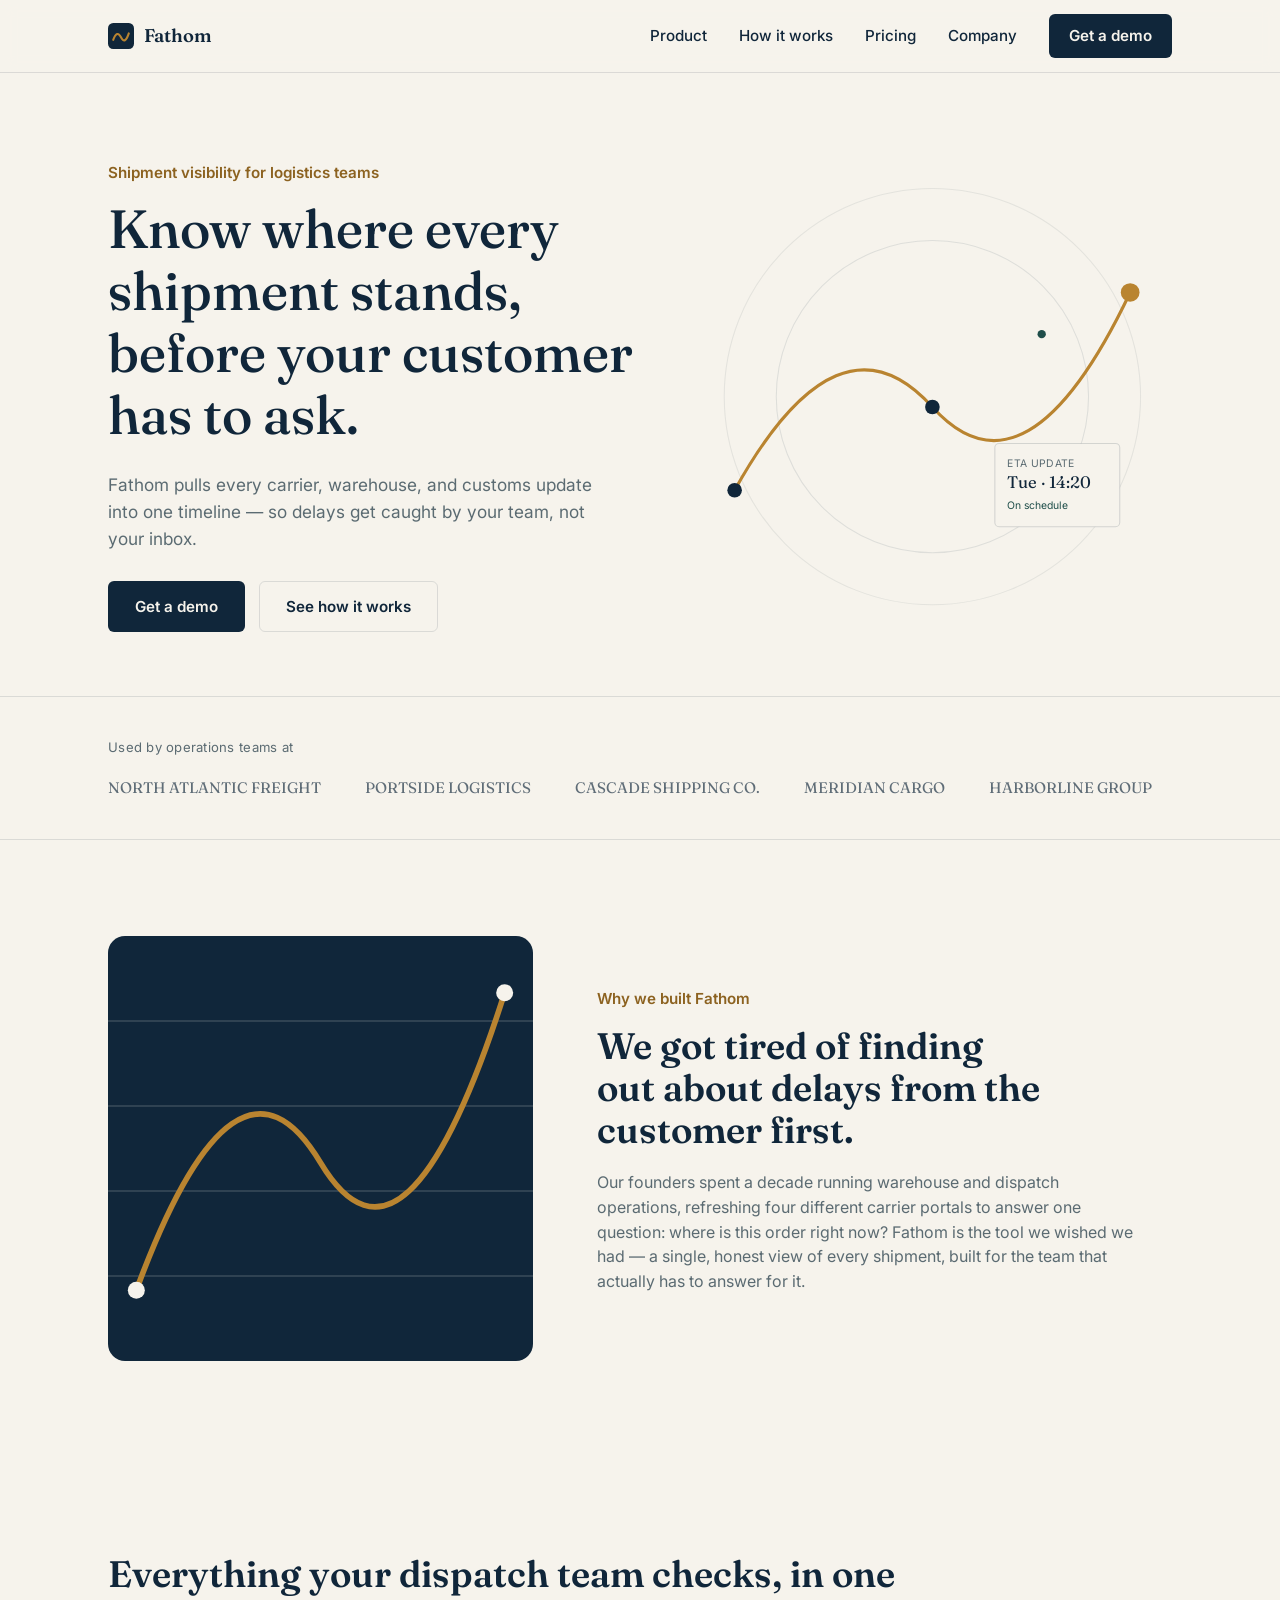
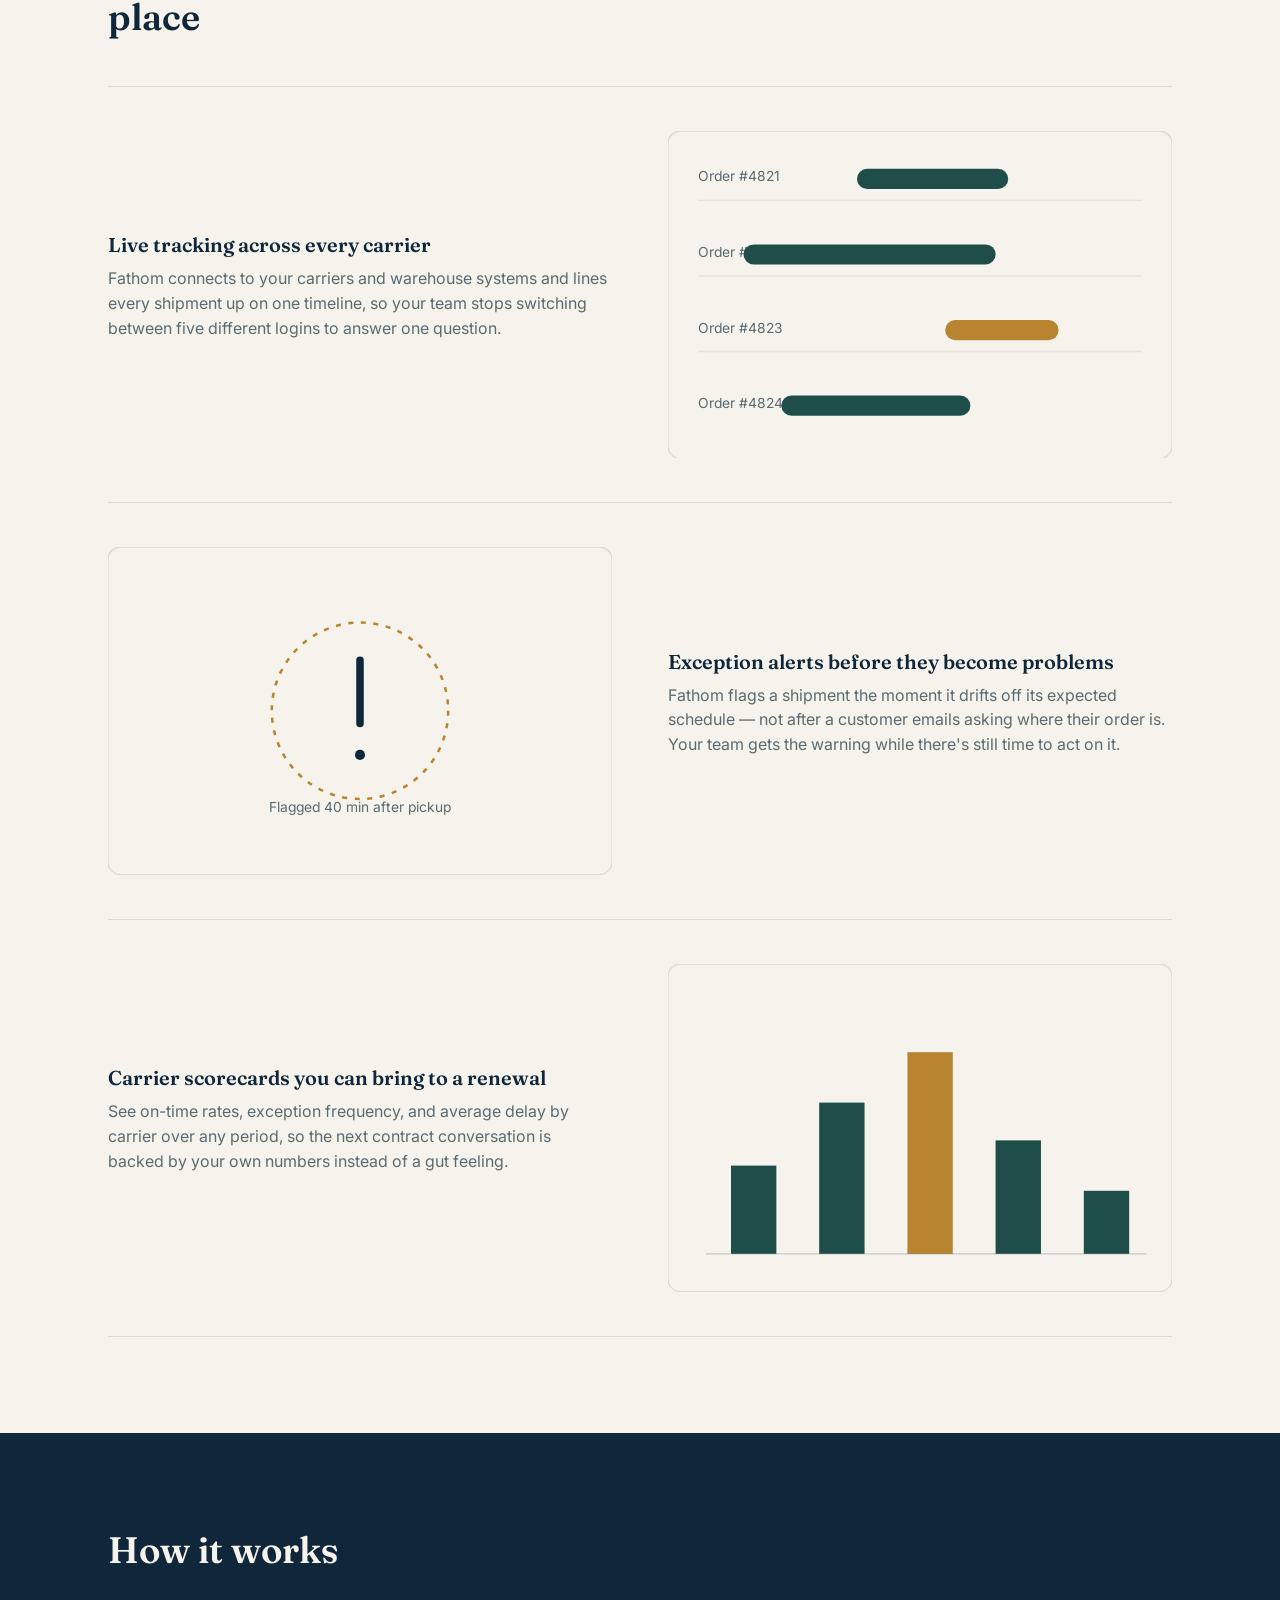
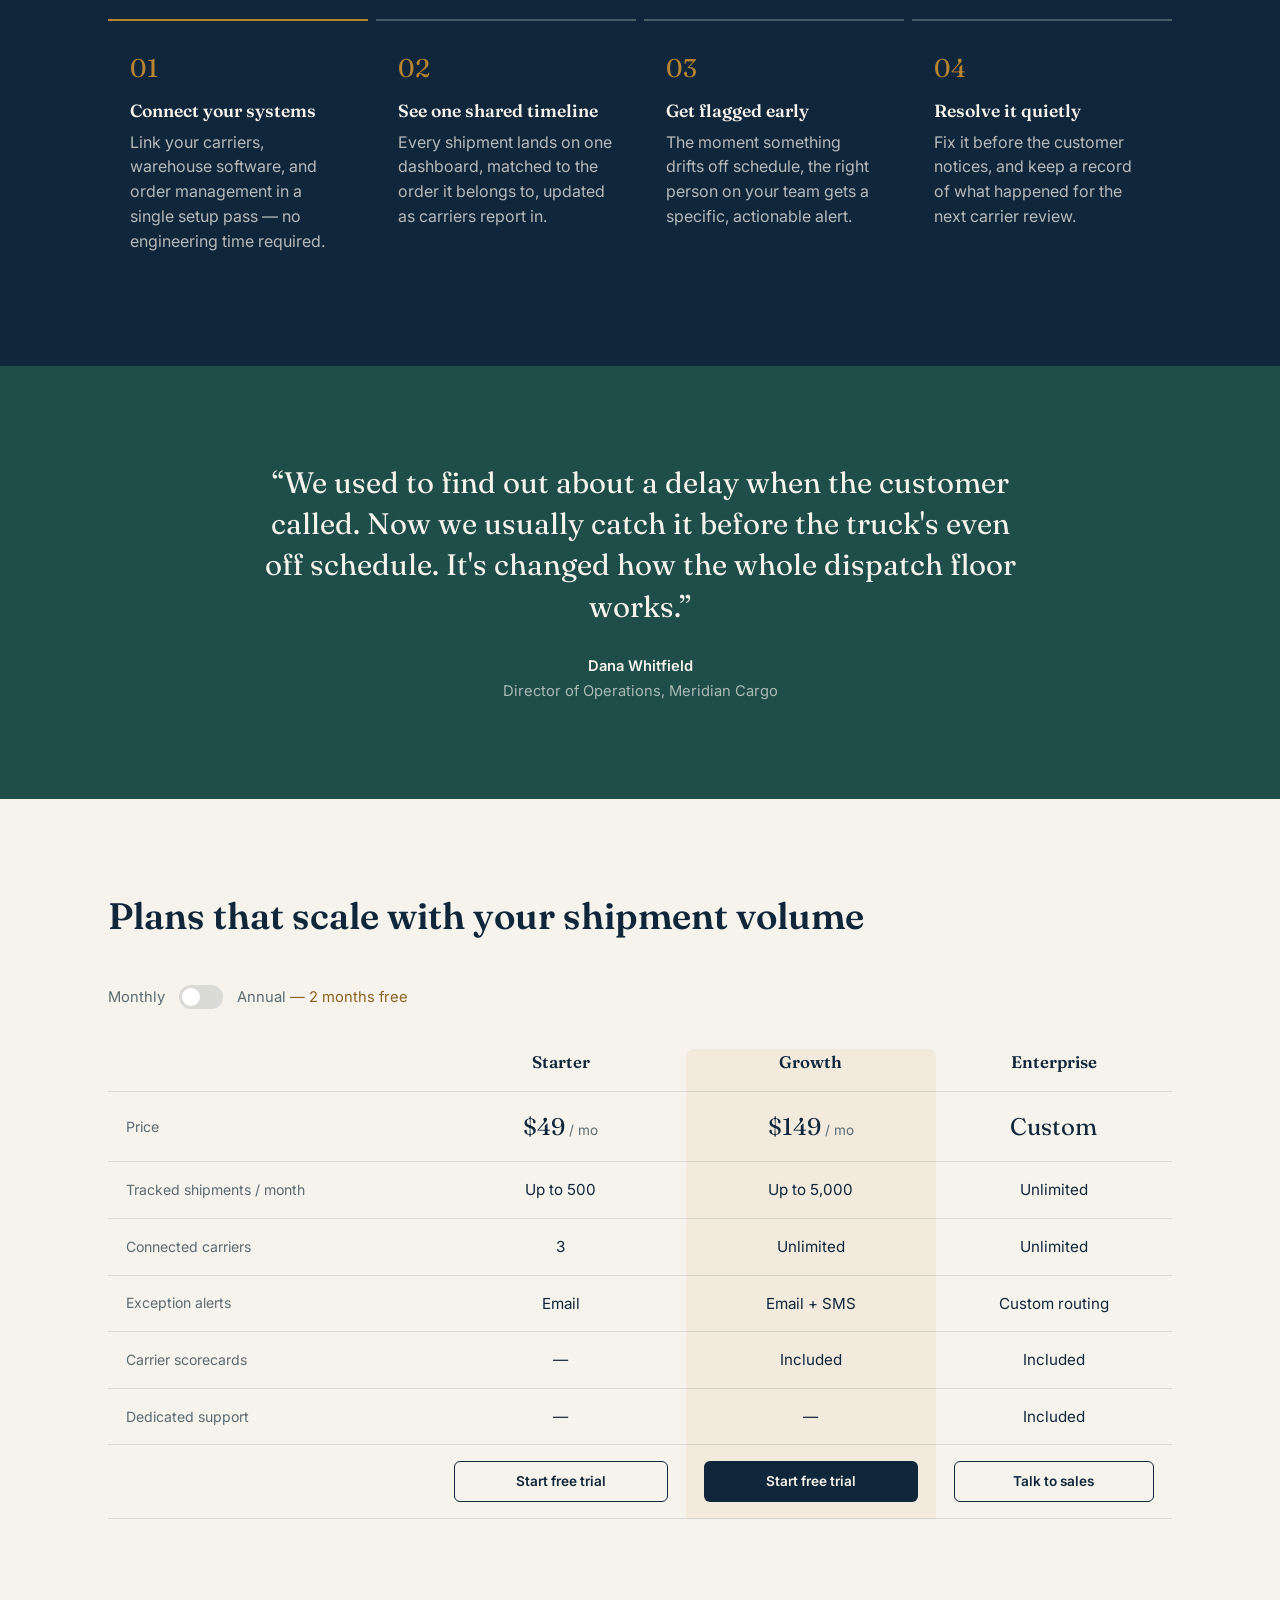
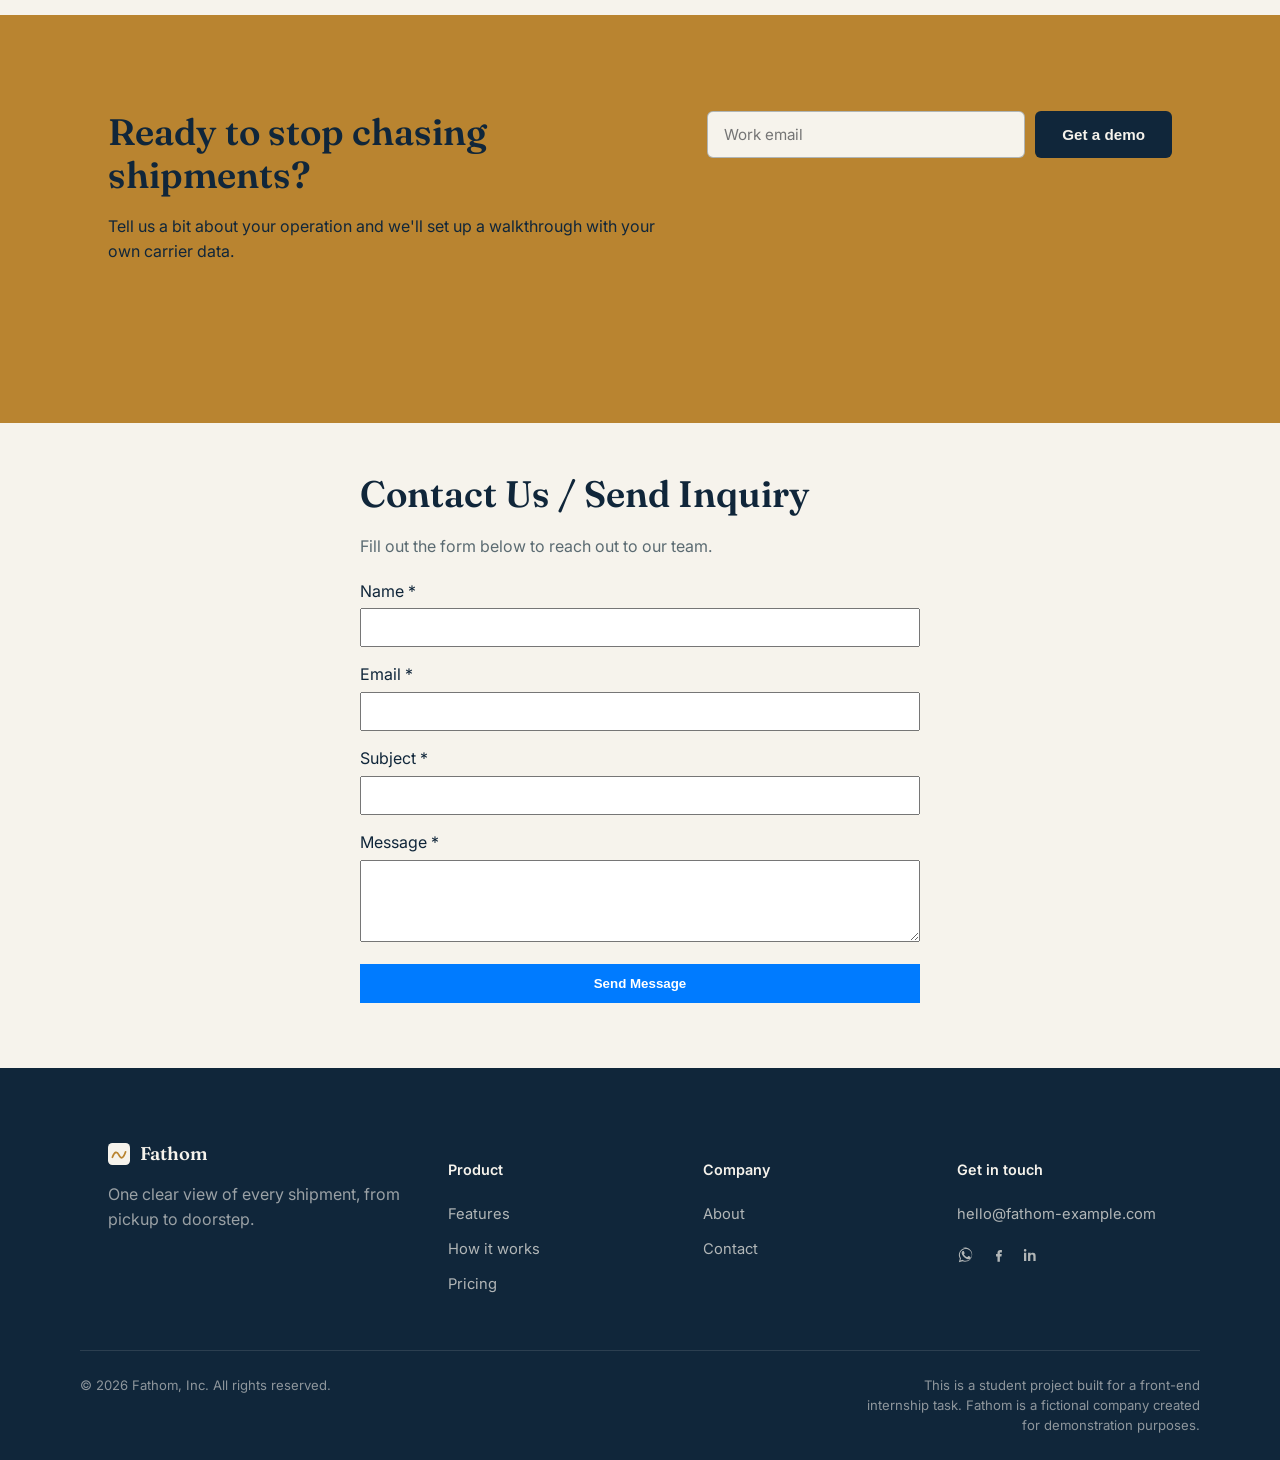
==== index.html @ 3b980b42 "Task 2 - Contact & inquiry system" ====
<!DOCTYPE html>
<html lang="en">
<head>
<meta charset="UTF-8">
<meta name="viewport" content="width=device-width, initial-scale=1.0">
<title>Fathom — Supply chain visibility, without the guesswork</title>
<meta name="description" content="Fathom gives logistics teams one clear view of orders, carriers, and delays — so nothing gets lost between the warehouse and the doorstep.">
<meta property="og:title" content="Fathom — Supply chain visibility, without the guesswork">
<meta property="og:description" content="One clear view of every shipment, from pickup to doorstep.">
<meta property="og:type" content="website">
<link rel="icon" href="data:image/svg+xml,<svg xmlns=%22http://www.w3.org/2000/svg%22 viewBox=%220 0 100 100%22><rect width=%22100%22 height=%22100%22 rx=%2220%22 fill=%22%2310263A%22/><path d=%22M20 65 Q35 25 50 55 Q65 85 80 40%22 stroke=%22%23B98430%22 stroke-width=%228%22 fill=%22none%22 stroke-linecap=%22round%22/></svg>">
<link rel="preconnect" href="https://fonts.googleapis.com">
<link rel="preconnect" href="https://fonts.gstatic.com" crossorigin>
<link href="https://fonts.googleapis.com/css2?family=Fraunces:opsz,wght@9..144,400;9..144,500;9..144,600;9..144,700&family=Inter:wght@400;500;600;700&display=swap" rel="stylesheet">
<link rel="stylesheet" href="css/style.css">
</head>
<body>

<!-- ================= HEADER ================= -->
<header class="site-header" id="top">
  <div class="wrap header-row">
    <a href="#top" class="logo">
      <svg width="26" height="26" viewBox="0 0 100 100" fill="none" xmlns="http://www.w3.org/2000/svg">
        <rect width="100" height="100" rx="20" fill="#10263A"/>
        <path d="M20 65 Q35 25 50 55 Q65 85 80 40" stroke="#B98430" stroke-width="8" fill="none" stroke-linecap="round"/>
      </svg>
      <span>Fathom</span>
    </a>

    <nav class="main-nav" id="mainNav">
      <a href="#features">Product</a>
      <a href="#how">How it works</a>
      <a href="#pricing">Pricing</a>
      <a href="#about">Company</a>
      <a href="#contact" class="nav-cta">Get a demo</a>
    </nav>

    <button class="nav-toggle" id="navToggle" aria-label="Open menu" aria-expanded="false">
      <span></span><span></span><span></span>
    </button>
  </div>
</header>

<main>

  <!-- ================= HERO ================= -->
  <section class="hero">
    <div class="wrap hero-row">
      <div class="hero-copy" data-reveal>
        <p class="kicker">Shipment visibility for logistics teams</p>
        <h1>Know where every shipment stands, before your customer has to ask.</h1>
        <p class="hero-sub">Fathom pulls every carrier, warehouse, and customs update into one timeline — so delays get caught by your team, not your inbox.</p>
        <div class="hero-actions">
          <a href="#contact" class="btn btn-primary">Get a demo</a>
          <a href="#how" class="btn btn-ghost">See how it works</a>
        </div>
      </div>

      <div class="hero-art" aria-hidden="true">
        <svg viewBox="0 0 460 420" xmlns="http://www.w3.org/2000/svg">
          <circle cx="230" cy="210" r="200" fill="none" stroke="#10263A" stroke-opacity="0.08" stroke-width="1"/>
          <circle cx="230" cy="210" r="150" fill="none" stroke="#10263A" stroke-opacity="0.10" stroke-width="1"/>
          <path d="M40 300 Q140 120 230 220 T420 110" fill="none" stroke="#B98430" stroke-width="3" stroke-linecap="round"/>
          <circle cx="40" cy="300" r="7" fill="#10263A"/>
          <circle cx="230" cy="220" r="7" fill="#10263A"/>
          <circle cx="420" cy="110" r="9" fill="#B98430"/>
          <circle cx="335" cy="150" r="4" fill="#1F4E4A"/>
          <rect x="290" y="255" width="120" height="80" rx="4" fill="#F6F3EC" stroke="#10263A" stroke-opacity="0.15"/>
          <text x="302" y="278" font-family="Inter, sans-serif" font-size="10" fill="#5B6B72" letter-spacing="0.03em">ETA UPDATE</text>
          <text x="302" y="298" font-family="Fraunces, serif" font-size="16" fill="#10263A">Tue · 14:20</text>
          <text x="302" y="318" font-family="Inter, sans-serif" font-size="10" fill="#1F4E4A">On schedule</text>
        </svg>
      </div>
    </div>
  </section>

  <!-- ================= TRUSTED BY ================= -->
  <section class="trusted">
    <div class="wrap">
      <p class="trusted-label">Used by operations teams at</p>
      <div class="trusted-row">
        <span>NORTH ATLANTIC FREIGHT</span>
        <span>PORTSIDE LOGISTICS</span>
        <span>CASCADE SHIPPING CO.</span>
        <span>MERIDIAN CARGO</span>
        <span>HARBORLINE GROUP</span>
      </div>
    </div>
  </section>

  <!-- ================= ABOUT ================= -->
  <section class="about" id="about">
    <div class="wrap about-row">
      <div class="about-figure" data-reveal aria-hidden="true">
        <svg viewBox="0 0 300 300" xmlns="http://www.w3.org/2000/svg">
          <rect x="0" y="0" width="300" height="300" rx="12" fill="#10263A"/>
          <g stroke="#F6F3EC" stroke-opacity="0.18">
            <line x1="0" y1="60" x2="300" y2="60"/>
            <line x1="0" y1="120" x2="300" y2="120"/>
            <line x1="0" y1="180" x2="300" y2="180"/>
            <line x1="0" y1="240" x2="300" y2="240"/>
          </g>
          <path d="M20 250 Q90 60 150 160 T280 40" stroke="#B98430" stroke-width="4" fill="none" stroke-linecap="round"/>
          <circle cx="20" cy="250" r="6" fill="#F6F3EC"/>
          <circle cx="280" cy="40" r="6" fill="#F6F3EC"/>
        </svg>
      </div>
      <div class="about-copy" data-reveal>
        <p class="kicker">Why we built Fathom</p>
        <h2>We got tired of finding out about delays from the customer first.</h2>
        <p>Our founders spent a decade running warehouse and dispatch operations, refreshing four different carrier portals to answer one question: where is this order right now? Fathom is the tool we wished we had — a single, honest view of every shipment, built for the team that actually has to answer for it.</p>
      </div>
    </div>
  </section>

  <!-- ================= FEATURES ================= -->
  <section class="features" id="features">
    <div class="wrap">
      <h2 class="section-title">Everything your dispatch team checks, in one place</h2>

      <div class="feature-row">
        <div class="feature-copy" data-reveal>
          <h3>Live tracking across every carrier</h3>
          <p>Fathom connects to your carriers and warehouse systems and lines every shipment up on one timeline, so your team stops switching between five different logins to answer one question.</p>
        </div>
        <div class="feature-figure" data-reveal aria-hidden="true">
          <svg viewBox="0 0 400 260" xmlns="http://www.w3.org/2000/svg">
            <rect width="400" height="260" rx="10" fill="#F6F3EC" stroke="#10263A" stroke-opacity="0.12"/>
            <g font-family="Inter, sans-serif" font-size="11" fill="#5B6B72">
              <text x="24" y="40">Order #4821</text>
              <text x="24" y="100">Order #4822</text>
              <text x="24" y="160">Order #4823</text>
              <text x="24" y="220">Order #4824</text>
            </g>
            <line x1="24" y1="55" x2="376" y2="55" stroke="#10263A" stroke-opacity="0.08"/>
            <line x1="24" y1="115" x2="376" y2="115" stroke="#10263A" stroke-opacity="0.08"/>
            <line x1="24" y1="175" x2="376" y2="175" stroke="#10263A" stroke-opacity="0.08"/>
            <rect x="150" y="30" width="120" height="16" rx="8" fill="#1F4E4A"/>
            <rect x="60" y="90" width="200" height="16" rx="8" fill="#1F4E4A"/>
            <rect x="220" y="150" width="90" height="16" rx="8" fill="#B98430"/>
            <rect x="90" y="210" width="150" height="16" rx="8" fill="#1F4E4A"/>
          </svg>
        </div>
      </div>

      <div class="feature-row reverse">
        <div class="feature-copy" data-reveal>
          <h3>Exception alerts before they become problems</h3>
          <p>Fathom flags a shipment the moment it drifts off its expected schedule — not after a customer emails asking where their order is. Your team gets the warning while there's still time to act on it.</p>
        </div>
        <div class="feature-figure" data-reveal aria-hidden="true">
          <svg viewBox="0 0 400 260" xmlns="http://www.w3.org/2000/svg">
            <rect width="400" height="260" rx="10" fill="#F6F3EC" stroke="#10263A" stroke-opacity="0.12"/>
            <circle cx="200" cy="130" r="70" fill="none" stroke="#B98430" stroke-width="2" stroke-dasharray="4 6"/>
            <path d="M200 90 L200 140" stroke="#10263A" stroke-width="6" stroke-linecap="round"/>
            <circle cx="200" cy="165" r="4" fill="#10263A"/>
            <text x="200" y="210" text-anchor="middle" font-family="Inter, sans-serif" font-size="11" fill="#5B6B72">Flagged 40 min after pickup</text>
          </svg>
        </div>
      </div>

      <div class="feature-row">
        <div class="feature-copy" data-reveal>
          <h3>Carrier scorecards you can bring to a renewal</h3>
          <p>See on-time rates, exception frequency, and average delay by carrier over any period, so the next contract conversation is backed by your own numbers instead of a gut feeling.</p>
        </div>
        <div class="feature-figure" data-reveal aria-hidden="true">
          <svg viewBox="0 0 400 260" xmlns="http://www.w3.org/2000/svg">
            <rect width="400" height="260" rx="10" fill="#F6F3EC" stroke="#10263A" stroke-opacity="0.12"/>
            <g>
              <rect x="50" y="160" width="36" height="70" fill="#1F4E4A"/>
              <rect x="120" y="110" width="36" height="120" fill="#1F4E4A"/>
              <rect x="190" y="70" width="36" height="160" fill="#B98430"/>
              <rect x="260" y="140" width="36" height="90" fill="#1F4E4A"/>
              <rect x="330" y="180" width="36" height="50" fill="#1F4E4A"/>
            </g>
            <line x1="30" y1="230" x2="380" y2="230" stroke="#10263A" stroke-opacity="0.2"/>
          </svg>
        </div>
      </div>
    </div>
  </section>

  <!-- ================= HOW IT WORKS ================= -->
  <section class="how" id="how">
    <div class="wrap">
      <h2 class="section-title light">How it works</h2>
      <ol class="steps">
        <li>
          <span class="step-num">01</span>
          <h3>Connect your systems</h3>
          <p>Link your carriers, warehouse software, and order management in a single setup pass — no engineering time required.</p>
        </li>
        <li>
          <span class="step-num">02</span>
          <h3>See one shared timeline</h3>
          <p>Every shipment lands on one dashboard, matched to the order it belongs to, updated as carriers report in.</p>
        </li>
        <li>
          <span class="step-num">03</span>
          <h3>Get flagged early</h3>
          <p>The moment something drifts off schedule, the right person on your team gets a specific, actionable alert.</p>
        </li>
        <li>
          <span class="step-num">04</span>
          <h3>Resolve it quietly</h3>
          <p>Fix it before the customer notices, and keep a record of what happened for the next carrier review.</p>
        </li>
      </ol>
    </div>
  </section>

  <!-- ================= TESTIMONIAL ================= -->
  <section class="testimonial">
    <div class="wrap">
      <blockquote data-reveal>
        <p>“We used to find out about a delay when the customer called. Now we usually catch it before the truck's even off schedule. It's changed how the whole dispatch floor works.”</p>
        <footer>
          <span class="t-name">Dana Whitfield</span>
          <span class="t-role">Director of Operations, Meridian Cargo</span>
        </footer>
      </blockquote>
    </div>
  </section>

  <!-- ================= PRICING ================= -->
  <section class="pricing" id="pricing">
    <div class="wrap">
      <h2 class="section-title">Plans that scale with your shipment volume</h2>

      <div class="billing-toggle">
        <span class="billing-label">Monthly</span>
        <button class="switch" id="billingSwitch" role="switch" aria-checked="false" aria-label="Toggle annual billing">
          <span class="switch-knob"></span>
        </button>
        <span class="billing-label">Annual <em>— 2 months free</em></span>
      </div>

      <div class="price-table">
        <table>
          <thead>
            <tr>
              <th class="row-label"></th>
              <th>Starter</th>
              <th class="highlight">Growth</th>
              <th>Enterprise</th>
            </tr>
            <tr class="price-row">
              <td class="row-label">Price</td>
              <td><span class="price" data-monthly="49" data-annual="41">$49</span><span class="per"> / mo</span></td>
              <td class="highlight"><span class="price" data-monthly="149" data-annual="124">$149</span><span class="per"> / mo</span></td>
              <td><span class="price">Custom</span></td>
            </tr>
          </thead>
          <tbody>
            <tr><td class="row-label">Tracked shipments / month</td><td>Up to 500</td><td class="highlight">Up to 5,000</td><td>Unlimited</td></tr>
            <tr><td class="row-label">Connected carriers</td><td>3</td><td class="highlight">Unlimited</td><td>Unlimited</td></tr>
            <tr><td class="row-label">Exception alerts</td><td>Email</td><td class="highlight">Email + SMS</td><td>Custom routing</td></tr>
            <tr><td class="row-label">Carrier scorecards</td><td>—</td><td class="highlight">Included</td><td>Included</td></tr>
            <tr><td class="row-label">Dedicated support</td><td>—</td><td class="highlight">—</td><td>Included</td></tr>
            <tr>
              <td class="row-label"></td>
              <td><a href="#contact" class="btn btn-outline btn-small">Start free trial</a></td>
              <td class="highlight"><a href="#contact" class="btn btn-primary btn-small">Start free trial</a></td>
              <td><a href="#contact" class="btn btn-outline btn-small">Talk to sales</a></td>
            </tr>
          </tbody>
        </table>
      </div>
    </div>
  </section>

  <!-- ================= CTA BANNER ================= -->
  <section class="cta-banner" id="contact">
    <div class="wrap cta-row">
      <div>
        <h2>Ready to stop chasing shipments?</h2>
        <p>Tell us a bit about your operation and we'll set up a walkthrough with your own carrier data.</p>
      </div>
      <form class="cta-form" id="ctaForm">
        <label for="workEmail" class="visually-hidden">Work email</label>
        <input type="email" id="workEmail" placeholder="Work email" required>
        <button type="submit" class="btn btn-primary">Get a demo</button>
      </form>
      <p class="form-note" id="formNote" role="status"></p>
    </div>
  </section>

</main>
<!-- CONTACT FORM SECTION -->
  <section style="padding: 50px 20px; max-width: 600px; margin: 0 auto;" id="contact">
    <h2>Contact Us / Send Inquiry</h2>
    <p>Fill out the form below to reach out to our team.</p>

    <form id="contactForm" style="display: flex; flex-direction: column; gap: 15px; margin-top: 20px;">
      <div>
        <label for="userName">Name *</label>
        <input type="text" id="userName" required style="width: 100%; padding: 10px; margin-top: 5px;">
      </div>

      <div>
        <label for="userEmail">Email *</label>
        <input type="email" id="userEmail" required style="width: 100%; padding: 10px; margin-top: 5px;">
      </div>

      <div>
        <label for="userSubject">Subject *</label>
        <input type="text" id="userSubject" required style="width: 100%; padding: 10px; margin-top: 5px;">
      </div>

      <div>
        <label for="userMessage">Message *</label>
        <textarea id="userMessage" rows="4" required style="width: 100%; padding: 10px; margin-top: 5px;"></textarea>
      </div>

      <button type="submit" id="submitBtn" style="padding: 12px; background: #007bff; color: white; border: none; cursor: pointer; font-weight: bold;">
        Send Message
      </button>
    </form>

    <div id="formResponse" style="margin-top: 15px; font-weight: bold;"></div>
  </section>
<!-- ================= FOOTER ================= -->
<footer class="site-footer">
  <div class="wrap footer-row">
    <div class="footer-brand">
      <a href="#top" class="logo">
        <svg width="22" height="22" viewBox="0 0 100 100" fill="none" xmlns="http://www.w3.org/2000/svg">
          <rect width="100" height="100" rx="20" fill="#F6F3EC"/>
          <path d="M20 65 Q35 25 50 55 Q65 85 80 40" stroke="#B98430" stroke-width="8" fill="none" stroke-linecap="round"/>
        </svg>
        <span>Fathom</span>
      </a>
      <p>One clear view of every shipment, from pickup to doorstep.</p>
    </div>

    <div class="footer-col">
      <h4>Product</h4>
      <a href="#features">Features</a>
      <a href="#how">How it works</a>
      <a href="#pricing">Pricing</a>
    </div>

    <div class="footer-col">
      <h4>Company</h4>
      <a href="#about">About</a>
      <a href="#contact">Contact</a>
    </div>

    <div class="footer-col">
      <h4>Get in touch</h4>
      <a href="mailto:hello@fathom-example.com">hello@fathom-example.com</a>
      <div class="social-row">
        <a href="https://wa.me/15551234567" target="_blank" rel="noopener noreferrer" aria-label="Chat on WhatsApp">
          <svg width="18" height="18" viewBox="0 0 24 24" fill="none"><path d="M17.5 14.4c-.3-.15-1.7-.85-2-.95-.27-.1-.46-.15-.66.15-.2.3-.75.95-.92 1.15-.17.2-.34.22-.63.07-.3-.15-1.24-.46-2.36-1.46-.87-.78-1.46-1.74-1.63-2.03-.17-.3-.02-.46.13-.6.13-.13.3-.34.44-.5.15-.18.2-.3.3-.5.1-.2.05-.37-.02-.52-.08-.15-.66-1.6-.9-2.18-.24-.58-.48-.5-.66-.5h-.56c-.2 0-.52.07-.79.37-.27.3-1.04 1.02-1.04 2.48 0 1.46 1.06 2.87 1.2 3.07.15.2 2.1 3.2 5.1 4.5.71.3 1.27.49 1.7.63.72.23 1.37.2 1.88.12.57-.09 1.75-.71 2-1.4.24-.68.24-1.27.17-1.4-.07-.12-.26-.2-.56-.35z" fill="currentColor"/><path d="M12.04 2.5a9.5 9.5 0 00-8.2 14.3L2.5 21.5l4.83-1.27a9.5 9.5 0 100-17.73zm0 17.3c-1.55 0-3.02-.42-4.28-1.2l-.31-.19-2.87.76.77-2.8-.2-.29a7.9 7.9 0 01-1.25-4.28c0-4.36 3.55-7.9 7.9-7.9 4.36 0 7.9 3.54 7.9 7.9 0 4.35-3.54 7.9-7.86 7.9z" fill="currentColor"/></svg>
        </a>
        <a href="https://facebook.com/fathom" target="_blank" rel="noopener noreferrer" aria-label="Follow on Facebook">
          <svg width="18" height="18" viewBox="0 0 24 24" fill="none"><path d="M15 8.5h2.2V5.3h-2.2c-2.2 0-3.7 1.5-3.7 3.7v1.7H9.4v3.2h1.9V21h3.2v-7.1h2.1l.4-3.2h-2.5V9c0-.3.3-.5.6-.5z" fill="currentColor"/></svg>
        </a>
        <a href="https://linkedin.com/company/fathom" target="_blank" rel="noopener noreferrer" aria-label="Follow on LinkedIn">
          <svg width="18" height="18" viewBox="0 0 24 24" fill="none"><path d="M4 9h3v11H4V9zm1.5-5a1.75 1.75 0 110 3.5 1.75 1.75 0 010-3.5zM10 9h2.9v1.5h.04c.4-.75 1.4-1.55 2.9-1.55 3.1 0 3.66 2 3.66 4.7V20h-3v-5.6c0-1.35-.02-3.1-1.9-3.1-1.9 0-2.2 1.5-2.2 3v5.7h-3V9z" fill="currentColor"/></svg>
        </a>
      </div>
    </div>
  </div>

  <div class="wrap footer-bottom">
    <p>&copy; <span id="year"></span> Fathom, Inc. All rights reserved.</p>
    <p class="footer-fine">This is a student project built for a front-end internship task. Fathom is a fictional company created for demonstration purposes.</p>
  </div>
</footer>

<script src="js/script.js"></script>
</body>
</html>
---- css/style.css ----
/* =========================================================
   FATHOM — Company Landing Page
   Table of contents:
   1. Reset & tokens
   2. Base / typography
   3. Layout helpers
   4. Header & nav
   5. Hero
   6. Trusted-by strip
   7. About
   8. Features
   9. How it works
   10. Testimonial
   11. Pricing
   12. CTA banner
   13. Footer
   14. Reveal animation
   15. Responsive
   ========================================================= */

/* ---------- 1. Reset & tokens ---------- */
*, *::before, *::after { box-sizing: border-box; }
html { scroll-behavior: smooth; }

:root {
  /* color */
  --ink: #10263A;
  --paper: #F6F3EC;
  --brass: #B98430;
  --brass-dark: #8C6220;
  --teal: #1F4E4A;
  --slate: #5B6B72;
  --line: rgba(16, 38, 58, 0.12);
  --white: #FFFFFF;

  /* type */
  --font-display: 'Fraunces', serif;
  --font-body: 'Inter', sans-serif;

  /* layout */
  --max-w: 1120px;
  --gap: 24px;
  --radius: 10px;
}

@media (prefers-reduced-motion: reduce) {
  html { scroll-behavior: auto; }
  * { animation-duration: 0.01ms !important; transition-duration: 0.01ms !important; }
}

body {
  margin: 0;
  font-family: var(--font-body);
  color: var(--ink);
  background: var(--paper);
  line-height: 1.55;
  -webkit-font-smoothing: antialiased;
}

img, svg { display: block; max-width: 100%; }

a {
  color: inherit;
  text-decoration: none;
}

ul, ol { margin: 0; padding: 0; list-style: none; }

/* ---------- 2. Base / typography ---------- */
h1, h2, h3 {
  font-family: var(--font-display);
  font-weight: 600;
  line-height: 1.15;
  margin: 0 0 0.5em;
  color: var(--ink);
}

h1 { font-size: clamp(2.1rem, 4.2vw, 3.4rem); font-weight: 500; }
h2 { font-size: clamp(1.6rem, 3vw, 2.3rem); }
h3 { font-size: 1.25rem; }

p { margin: 0 0 1em; color: var(--slate); max-width: 62ch; }

.kicker {
  font-family: var(--font-body);
  font-size: 0.95rem;
  color: var(--brass-dark);
  font-weight: 600;
  margin-bottom: 0.9em;
}

.section-title {
  max-width: 32ch;
  margin-bottom: 48px;
}
.section-title.light { color: var(--paper); }

.visually-hidden {
  position: absolute;
  width: 1px; height: 1px;
  overflow: hidden;
  clip: rect(0 0 0 0);
  white-space: nowrap;
}

:focus-visible {
  outline: 2px solid var(--brass);
  outline-offset: 3px;
}

/* ---------- 3. Layout helpers ---------- */
.wrap {
  max-width: var(--max-w);
  margin: 0 auto;
  padding: 0 28px;
}

section { padding: 96px 0; }

/* buttons */
.btn {
  display: inline-flex;
  align-items: center;
  justify-content: center;
  padding: 13px 26px;
  border-radius: 6px;
  font-weight: 600;
  font-size: 0.95rem;
  border: 1px solid transparent;
  cursor: pointer;
  transition: background-color 0.18s ease, border-color 0.18s ease, color 0.18s ease;
}
.btn-primary {
  background: var(--ink);
  color: var(--paper);
}
.btn-primary:hover { background: var(--brass-dark); }

.btn-ghost {
  background: transparent;
  color: var(--ink);
  border-color: var(--line);
}
.btn-ghost:hover { border-color: var(--ink); }

.btn-outline {
  background: transparent;
  color: var(--ink);
  border-color: var(--ink);
}
.btn-outline:hover { background: var(--ink); color: var(--paper); }

.btn-small { padding: 9px 18px; font-size: 0.85rem; width: 100%; }

/* ---------- 4. Header & nav ---------- */
.site-header {
  position: sticky;
  top: 0;
  z-index: 50;
  background: rgba(246, 243, 236, 0.88);
  backdrop-filter: saturate(140%) blur(8px);
  border-bottom: 1px solid var(--line);
}

.header-row {
  display: flex;
  align-items: center;
  justify-content: space-between;
  height: 72px;
}

.logo {
  display: flex;
  align-items: center;
  gap: 10px;
  font-family: var(--font-display);
  font-size: 1.15rem;
  font-weight: 600;
  color: var(--ink);
}

.main-nav {
  display: flex;
  align-items: center;
  gap: 32px;
  font-size: 0.95rem;
  font-weight: 500;
}

.main-nav a:not(.nav-cta):hover { color: var(--brass-dark); }

.nav-cta {
  background: var(--ink);
  color: var(--paper);
  padding: 10px 20px;
  border-radius: 6px;
  font-weight: 600;
}
.nav-cta:hover { background: var(--brass-dark); color: var(--paper); }

.nav-toggle {
  display: none;
  flex-direction: column;
  justify-content: center;
  gap: 5px;
  width: 40px;
  height: 40px;
  background: none;
  border: none;
  cursor: pointer;
}
.nav-toggle span {
  width: 100%;
  height: 2px;
  background: var(--ink);
  transition: transform 0.2s ease, opacity 0.2s ease;
}
.nav-toggle[aria-expanded="true"] span:nth-child(1) { transform: translateY(7px) rotate(45deg); }
.nav-toggle[aria-expanded="true"] span:nth-child(2) { opacity: 0; }
.nav-toggle[aria-expanded="true"] span:nth-child(3) { transform: translateY(-7px) rotate(-45deg); }

/* ---------- 5. Hero ---------- */
.hero { padding-top: 88px; padding-bottom: 64px; }

.hero-row {
  display: grid;
  grid-template-columns: 1.05fr 0.95fr;
  gap: 56px;
  align-items: center;
}

.hero-sub { font-size: 1.08rem; max-width: 46ch; }

.hero-actions {
  display: flex;
  gap: 14px;
  margin-top: 28px;
  flex-wrap: wrap;
}

.hero-art svg { width: 100%; height: auto; }

/* ---------- 6. Trusted-by strip ---------- */
.trusted {
  padding: 40px 0;
  border-top: 1px solid var(--line);
  border-bottom: 1px solid var(--line);
}

.trusted-label {
  font-size: 0.82rem;
  letter-spacing: 0.02em;
  color: var(--slate);
  margin-bottom: 18px;
}

.trusted-row {
  display: flex;
  flex-wrap: wrap;
  gap: 32px 44px;
  font-family: var(--font-display);
  font-size: 0.95rem;
  color: var(--ink);
  opacity: 0.65;
}

/* ---------- 7. About ---------- */
.about-row {
  display: grid;
  grid-template-columns: 0.85fr 1.15fr;
  gap: 64px;
  align-items: center;
}

.about-copy h2 { max-width: 18ch; }
.about-copy p { max-width: 54ch; }

/* ---------- 8. Features ---------- */
.feature-row {
  display: grid;
  grid-template-columns: 1fr 1fr;
  gap: 56px;
  align-items: center;
  padding: 44px 0;
  border-top: 1px solid var(--line);
}
.feature-row:last-child { border-bottom: 1px solid var(--line); }

.feature-row.reverse .feature-copy { order: 2; }
.feature-row.reverse .feature-figure { order: 1; }

.feature-copy p { max-width: 50ch; }

/* ---------- 9. How it works ---------- */
.how {
  background: var(--ink);
  color: var(--paper);
}
.how p { color: rgba(246, 243, 236, 0.72); }

.steps {
  display: grid;
  grid-template-columns: repeat(4, 1fr);
  gap: 8px;
  position: relative;
}

.steps li {
  position: relative;
  padding: 28px 22px 0;
  border-top: 2px solid rgba(246, 243, 236, 0.25);
}

.steps li:nth-child(1) { border-top-color: var(--brass); }

.step-num {
  display: block;
  font-family: var(--font-display);
  font-size: 1.6rem;
  color: var(--brass);
  margin-bottom: 12px;
}

.steps h3 { color: var(--paper); font-size: 1.1rem; }

/* ---------- 10. Testimonial ---------- */
.testimonial { background: var(--teal); }

.testimonial blockquote {
  margin: 0 auto;
  max-width: 760px;
  text-align: center;
}

.testimonial p {
  font-family: var(--font-display);
  font-size: clamp(1.35rem, 2.6vw, 1.85rem);
  color: var(--paper);
  line-height: 1.4;
  max-width: none;
  margin-bottom: 28px;
}

.testimonial footer {
  display: flex;
  flex-direction: column;
  gap: 2px;
  font-size: 0.92rem;
}
.t-name { font-weight: 600; color: var(--paper); }
.t-role { color: rgba(246, 243, 236, 0.65); }

/* ---------- 11. Pricing ---------- */
.billing-toggle {
  display: flex;
  align-items: center;
  gap: 14px;
  margin-bottom: 40px;
  font-size: 0.92rem;
  color: var(--slate);
}
.billing-label em { color: var(--brass-dark); font-style: normal; }

.switch {
  position: relative;
  width: 44px;
  height: 24px;
  border-radius: 999px;
  background: var(--line);
  border: none;
  cursor: pointer;
  padding: 0;
}
.switch[aria-checked="true"] { background: var(--brass); }
.switch-knob {
  position: absolute;
  top: 3px; left: 3px;
  width: 18px; height: 18px;
  border-radius: 50%;
  background: var(--white);
  transition: transform 0.18s ease;
}
.switch[aria-checked="true"] .switch-knob { transform: translateX(20px); }

.price-table { overflow-x: auto; }

table {
  width: 100%;
  border-collapse: collapse;
  min-width: 560px;
}

th, td {
  text-align: center;
  padding: 16px 18px;
  border-bottom: 1px solid var(--line);
  font-size: 0.95rem;
}

th { font-family: var(--font-display); font-size: 1.05rem; font-weight: 600; padding-top: 0; }

.row-label {
  text-align: left;
  color: var(--slate);
  font-size: 0.88rem;
}

.price { font-family: var(--font-display); font-size: 1.5rem; color: var(--ink); }
.per { font-size: 0.85rem; color: var(--slate); }

.highlight { background: rgba(185, 132, 48, 0.08); }
th.highlight { border-radius: 8px 8px 0 0; }

/* ---------- 12. CTA banner ---------- */
.cta-banner {
  background: var(--brass);
}
.cta-banner h2 { color: var(--ink); max-width: 16ch; }
.cta-banner p { color: var(--ink); }

.cta-row {
  display: grid;
  grid-template-columns: 1.2fr 1fr;
  gap: 40px;
  align-items: start;
}

.cta-form {
  display: flex;
  gap: 10px;
  flex-wrap: wrap;
}

.cta-form input {
  flex: 1 1 220px;
  padding: 13px 16px;
  border-radius: 6px;
  border: 1px solid rgba(16, 38, 58, 0.3);
  font-family: var(--font-body);
  font-size: 0.95rem;
  background: var(--paper);
}
.cta-form input:focus { outline: 2px solid var(--ink); outline-offset: 2px; }

.form-note {
  grid-column: 2;
  font-size: 0.85rem;
  color: var(--ink);
  margin-top: -20px;
  min-height: 1em;
}

/* ---------- 13. Footer ---------- */
.site-footer {
  background: var(--ink);
  color: rgba(246, 243, 236, 0.75);
  padding-top: 72px;
}

.footer-row {
  display: grid;
  grid-template-columns: 1.4fr 1fr 1fr 1fr;
  gap: 40px;
  padding-bottom: 48px;
}

.footer-brand .logo { color: var(--paper); margin-bottom: 14px; }
.footer-brand p { color: rgba(246, 243, 236, 0.6); max-width: 32ch; }

.footer-col h4 {
  font-family: var(--font-body);
  color: var(--paper);
  font-size: 0.9rem;
  font-weight: 600;
  margin-bottom: 16px;
}
.footer-col a {
  display: block;
  padding: 6px 0;
  color: rgba(246, 243, 236, 0.7);
  font-size: 0.92rem;
}
.footer-col a:hover { color: var(--brass); }

.social-row { display: flex; gap: 14px; margin-top: 14px; }
.social-row a { color: rgba(246, 243, 236, 0.7); padding: 0; }
.social-row a:hover { color: var(--brass); }

.footer-bottom {
  display: flex;
  justify-content: space-between;
  gap: 24px;
  padding: 24px 0;
  border-top: 1px solid rgba(246, 243, 236, 0.12);
  font-size: 0.82rem;
}
.footer-bottom p { color: rgba(246, 243, 236, 0.55); margin: 0; }
.footer-fine { max-width: 42ch; text-align: right; }

/* ---------- 14. Reveal animation ---------- */
[data-reveal].reveal-init {
  opacity: 0;
  transform: translateY(16px);
  transition: opacity 0.6s ease, transform 0.6s ease;
}
[data-reveal].reveal-init.is-visible {
  opacity: 1;
  transform: translateY(0);
}

/* ---------- 15. Responsive ---------- */
@media (max-width: 900px) {
  .hero-row, .about-row, .feature-row, .feature-row.reverse,
  .cta-row, .footer-row { grid-template-columns: 1fr; }

  .feature-row.reverse .feature-copy,
  .feature-row.reverse .feature-figure { order: initial; }

  .hero-art { order: -1; max-width: 340px; margin: 0 auto 8px; }

  .steps { grid-template-columns: 1fr 1fr; gap: 32px 24px; }
  .steps li { border-top: none; padding-top: 0; padding-left: 18px; border-left: 2px solid rgba(246,243,236,0.25); }
  .steps li:nth-child(1) { border-left-color: var(--brass); }

  .form-note { grid-column: 1; margin-top: 4px; }
  .footer-fine { text-align: left; max-width: none; }
}

@media (max-width: 720px) {
  section { padding: 64px 0; }

  .main-nav {
    position: absolute;
    top: 72px; left: 0; right: 0;
    background: var(--paper);
    border-bottom: 1px solid var(--line);
    flex-direction: column;
    align-items: stretch;
    gap: 0;
    padding: 8px 28px 20px;
    display: none;
  }
  .main-nav.is-open { display: flex; }
  .main-nav a { padding: 12px 0; border-bottom: 1px solid var(--line); }
  .main-nav a:last-child { border-bottom: none; }
  .nav-cta { text-align: center; margin-top: 10px; }

  .nav-toggle { display: flex; }

  .footer-row { grid-template-columns: 1fr 1fr; }
  .footer-bottom { flex-direction: column; }
}

@media (max-width: 520px) {
  .footer-row { grid-template-columns: 1fr; }
  .trusted-row { gap: 20px 28px; }
}
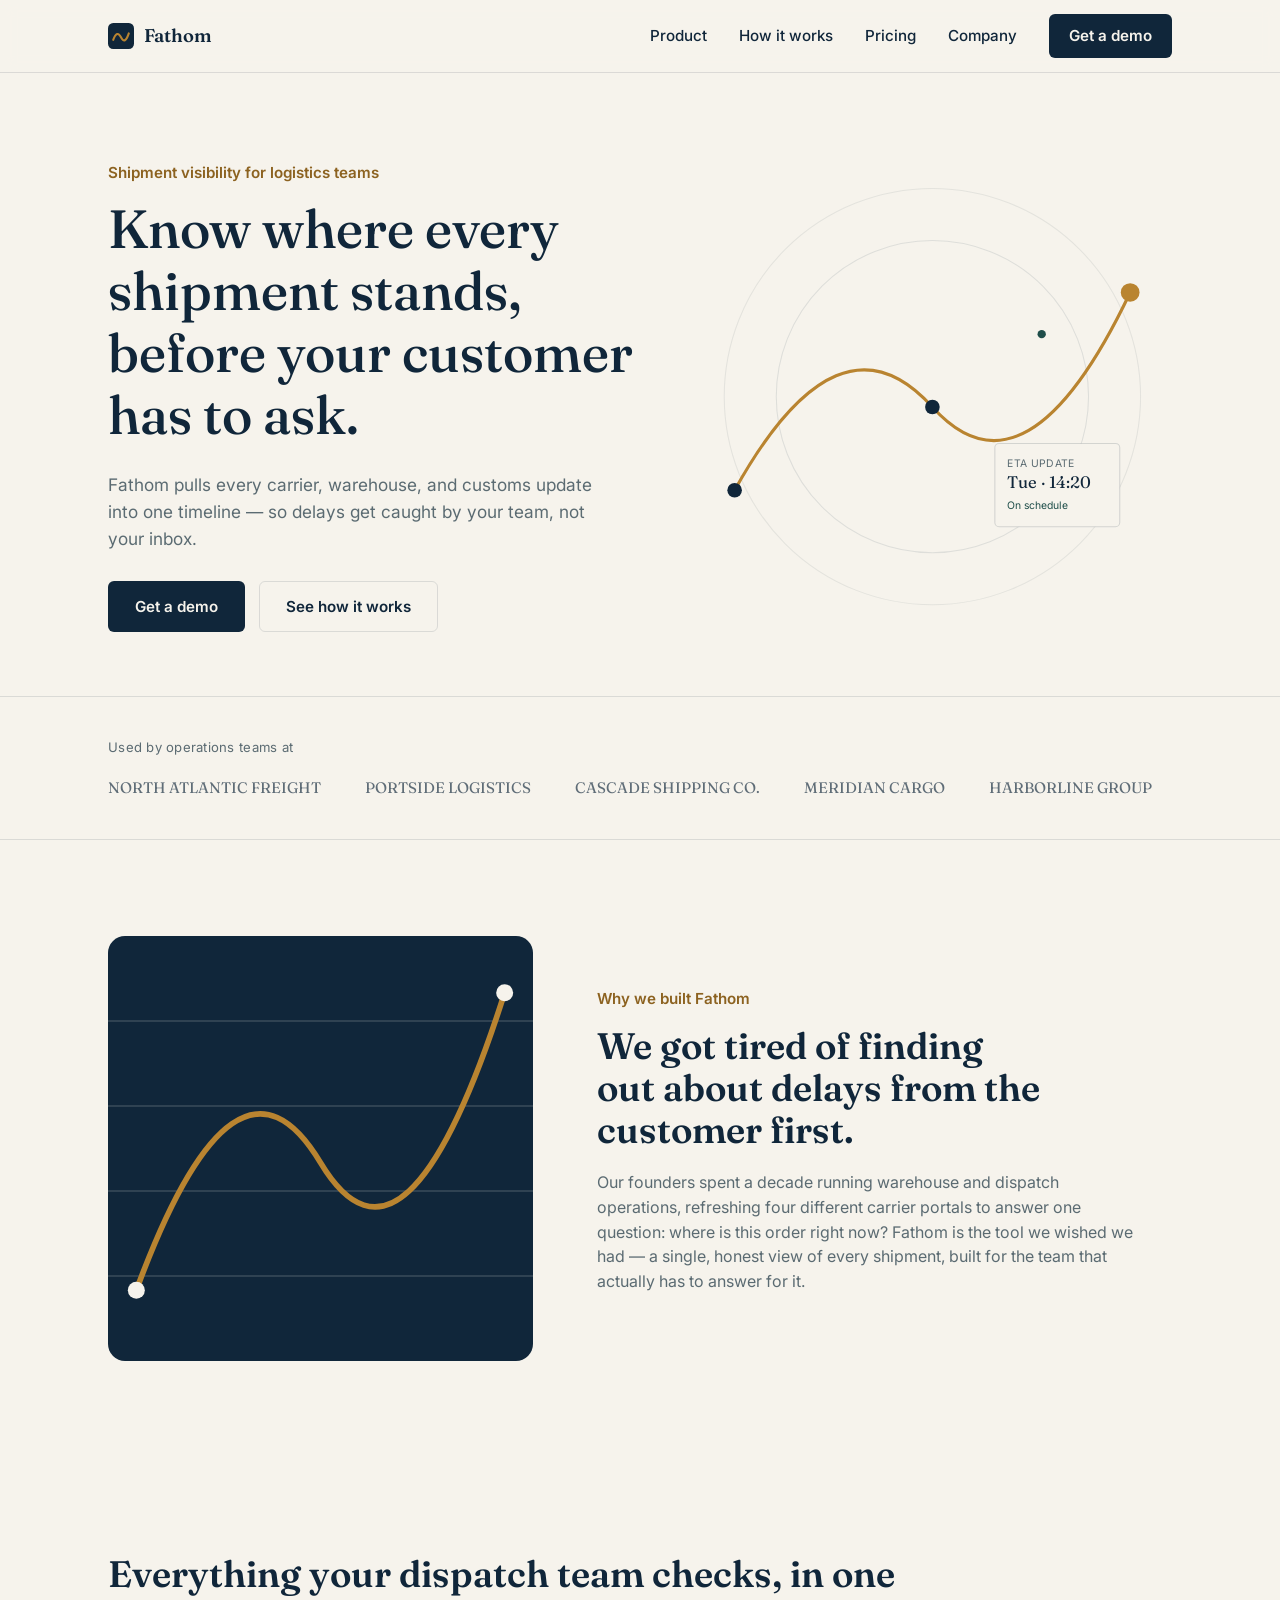
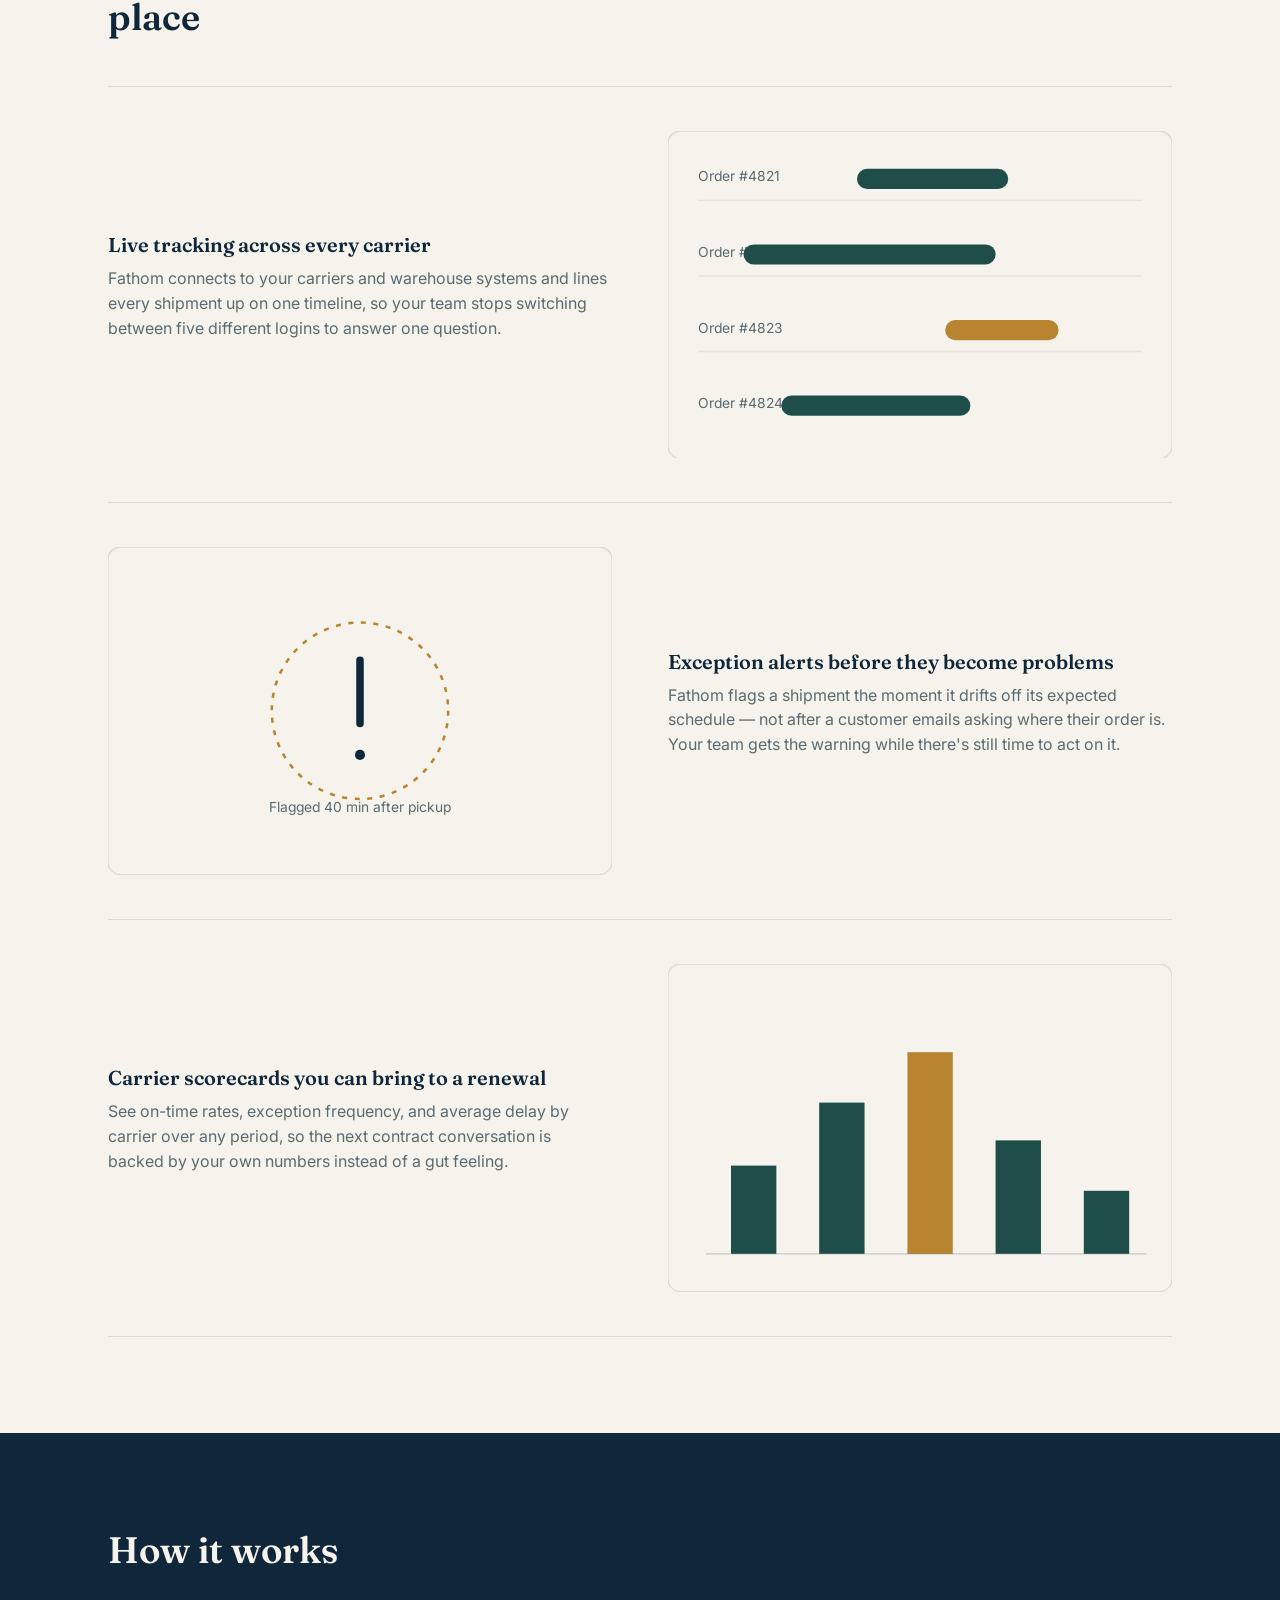
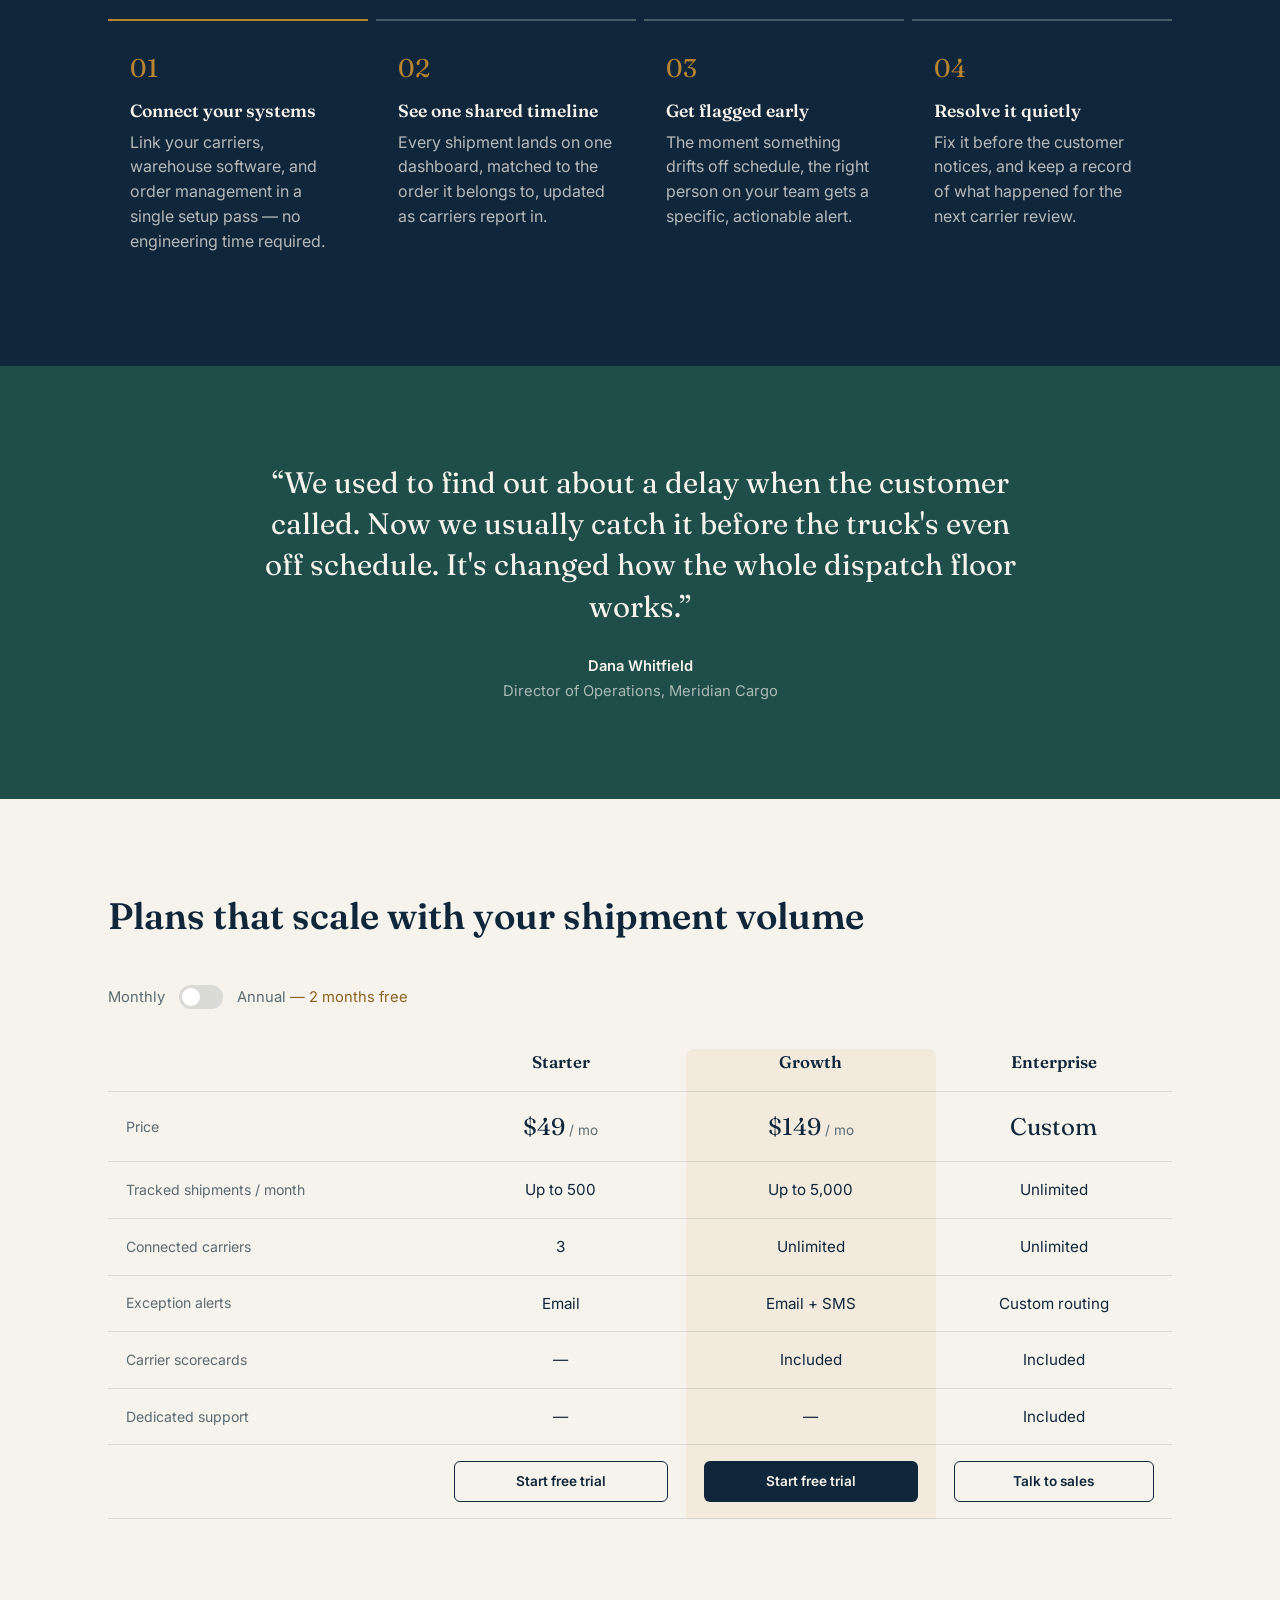
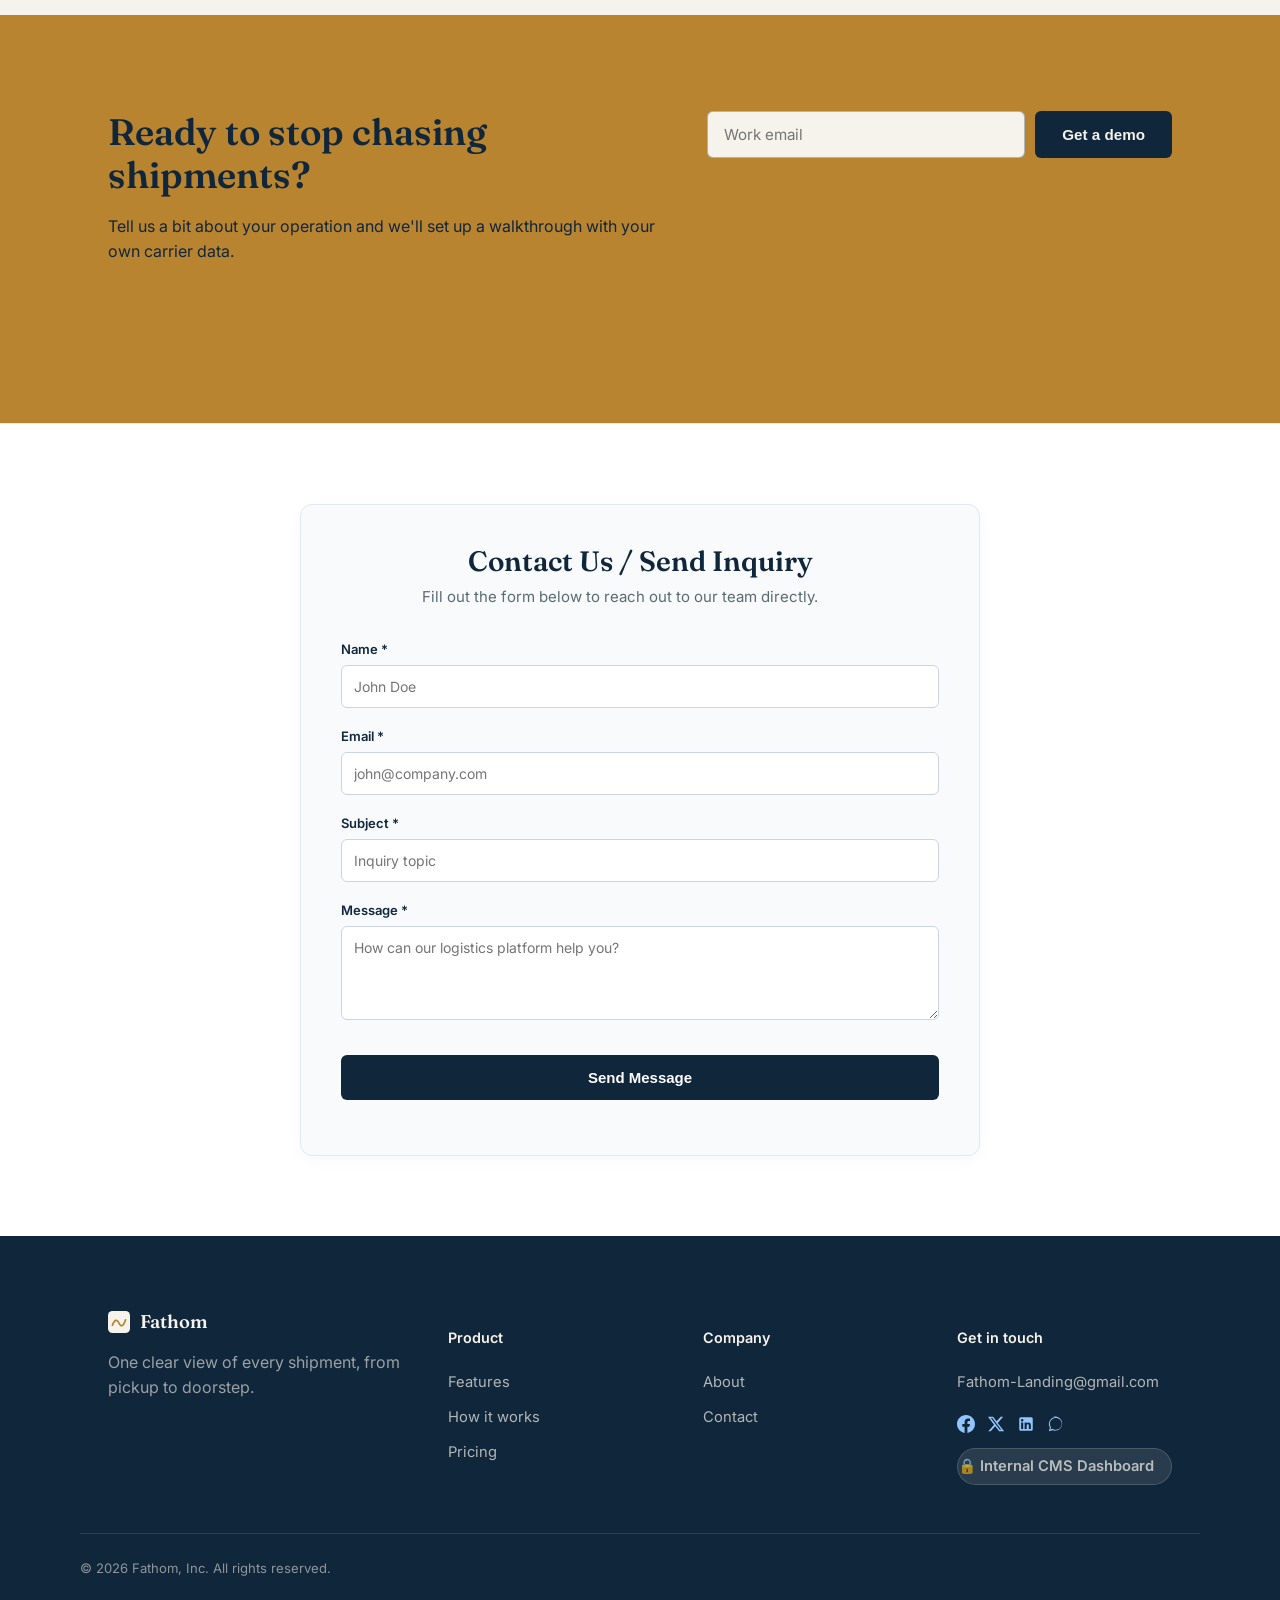
==== commit 5deae5c2: "Task 3 - Internal Content Management" ====
--- a/index.html
+++ b/index.html
@@ -1,375 +1,898 @@
-<!DOCTYPE html>
+<!doctype html>
 <html lang="en">
-<head>
-<meta charset="UTF-8">
-<meta name="viewport" content="width=device-width, initial-scale=1.0">
-<title>Fathom — Supply chain visibility, without the guesswork</title>
-<meta name="description" content="Fathom gives logistics teams one clear view of orders, carriers, and delays — so nothing gets lost between the warehouse and the doorstep.">
-<meta property="og:title" content="Fathom — Supply chain visibility, without the guesswork">
-<meta property="og:description" content="One clear view of every shipment, from pickup to doorstep.">
-<meta property="og:type" content="website">
-<link rel="icon" href="data:image/svg+xml,<svg xmlns=%22http://www.w3.org/2000/svg%22 viewBox=%220 0 100 100%22><rect width=%22100%22 height=%22100%22 rx=%2220%22 fill=%22%2310263A%22/><path d=%22M20 65 Q35 25 50 55 Q65 85 80 40%22 stroke=%22%23B98430%22 stroke-width=%228%22 fill=%22none%22 stroke-linecap=%22round%22/></svg>">
-<link rel="preconnect" href="https://fonts.googleapis.com">
-<link rel="preconnect" href="https://fonts.gstatic.com" crossorigin>
-<link href="https://fonts.googleapis.com/css2?family=Fraunces:opsz,wght@9..144,400;9..144,500;9..144,600;9..144,700&family=Inter:wght@400;500;600;700&display=swap" rel="stylesheet">
-<link rel="stylesheet" href="css/style.css">
-</head>
-<body>
-
-<!-- ================= HEADER ================= -->
-<header class="site-header" id="top">
-  <div class="wrap header-row">
-    <a href="#top" class="logo">
-      <svg width="26" height="26" viewBox="0 0 100 100" fill="none" xmlns="http://www.w3.org/2000/svg">
-        <rect width="100" height="100" rx="20" fill="#10263A"/>
-        <path d="M20 65 Q35 25 50 55 Q65 85 80 40" stroke="#B98430" stroke-width="8" fill="none" stroke-linecap="round"/>
-      </svg>
-      <span>Fathom</span>
-    </a>
-
-    <nav class="main-nav" id="mainNav">
-      <a href="#features">Product</a>
-      <a href="#how">How it works</a>
-      <a href="#pricing">Pricing</a>
-      <a href="#about">Company</a>
-      <a href="#contact" class="nav-cta">Get a demo</a>
-    </nav>
-
-    <button class="nav-toggle" id="navToggle" aria-label="Open menu" aria-expanded="false">
-      <span></span><span></span><span></span>
-    </button>
-  </div>
-</header>
-
-<main>
-
-  <!-- ================= HERO ================= -->
-  <section class="hero">
-    <div class="wrap hero-row">
-      <div class="hero-copy" data-reveal>
-        <p class="kicker">Shipment visibility for logistics teams</p>
-        <h1>Know where every shipment stands, before your customer has to ask.</h1>
-        <p class="hero-sub">Fathom pulls every carrier, warehouse, and customs update into one timeline — so delays get caught by your team, not your inbox.</p>
-        <div class="hero-actions">
-          <a href="#contact" class="btn btn-primary">Get a demo</a>
-          <a href="#how" class="btn btn-ghost">See how it works</a>
-        </div>
+  <head>
+    <meta charset="UTF-8" />
+    <meta name="viewport" content="width=device-width, initial-scale=1.0" />
+    <title>Fathom — Supply chain visibility, without the guesswork</title>
+    <meta
+      name="description"
+      content="Fathom gives logistics teams one clear view of orders, carriers, and delays — so nothing gets lost between the warehouse and the doorstep."
+    />
+    <meta
+      property="og:title"
+      content="Fathom — Supply chain visibility, without the guesswork"
+    />
+    <meta
+      property="og:description"
+      content="One clear view of every shipment, from pickup to doorstep."
+    />
+    <meta property="og:type" content="website" />
+    <link
+      rel="icon"
+      href="data:image/svg+xml,<svg xmlns=%22http://www.w3.org/2000/svg%22 viewBox=%220 0 100 100%22><rect width=%22100%22 height=%22100%22 rx=%2220%22 fill=%22%2310263A%22/><path d=%22M20 65 Q35 25 50 55 Q65 85 80 40%22 stroke=%22%23B98430%22 stroke-width=%228%22 fill=%22none%22 stroke-linecap=%22round%22/></svg>"
+    />
+    <link rel="preconnect" href="https://fonts.googleapis.com" />
+    <link rel="preconnect" href="https://fonts.gstatic.com" crossorigin />
+    <link
+      href="https://fonts.googleapis.com/css2?family=Fraunces:opsz,wght@9..144,400;9..144,500;9..144,600;9..144,700&family=Inter:wght@400;500;600;700&display=swap"
+      rel="stylesheet"
+    />
+    <link rel="stylesheet" href="css/style.css" />
+
+    <style>
+      /* FATHOM BRANDING & CUSTOM EXTENSIONS */
+      .contact-section-wrapper {
+        background: #ffffff;
+        border-top: 1px solid rgba(16, 38, 58, 0.1);
+        padding: 80px 0;
+      }
+      .contact-card {
+        background: #f8fafc;
+        border: 1px solid #e2e8f0;
+        border-radius: 12px;
+        padding: 40px;
+        max-width: 680px;
+        margin: 0 auto;
+        box-shadow: 0 4px 15px rgba(16, 38, 58, 0.03);
+      }
+      .contact-card h2 {
+        color: #10263a;
+        font-size: 28px;
+        margin-bottom: 8px;
+        text-align: center;
+        font-family: "Fraunces", serif;
+      }
+      .contact-card p.subtext {
+        color: #5b6b72;
+        font-size: 15px;
+        text-align: center;
+        margin-bottom: 30px;
+      }
+      .form-grid {
+        display: flex;
+        flex-direction: column;
+        gap: 18px;
+      }
+      .form-group label {
+        display: block;
+        font-size: 13px;
+        font-weight: 600;
+        color: #10263a;
+        margin-bottom: 6px;
+      }
+      .form-group input,
+      .form-group textarea {
+        width: 100%;
+        padding: 12px;
+        border: 1px solid #cbd5e1;
+        border-radius: 6px;
+        font-size: 14px;
+        font-family: "Inter", sans-serif;
+        box-sizing: border-box;
+        transition: border 0.2s;
+      }
+      .form-group input:focus,
+      .form-group textarea:focus {
+        outline: none;
+        border-color: #10263a;
+      }
+      .btn-submit-contact {
+        background: #10263a;
+        color: #ffffff;
+        border: none;
+        padding: 14px;
+        border-radius: 6px;
+        font-weight: 600;
+        font-size: 15px;
+        cursor: pointer;
+        transition: background 0.2s;
+        margin-top: 10px;
+      }
+      .btn-submit-contact:hover {
+        background: #1e3a8a;
+      }
+      .admin-link-pill {
+        display: inline-flex;
+        align-items: center;
+        gap: 8px;
+        background: rgba(255, 255, 255, 0.1);
+        color: #93c5fd;
+        padding: 8px 16px;
+        border-radius: 20px;
+        text-decoration: none;
+        font-size: 13px;
+        font-weight: 600;
+        border: 1px solid rgba(255, 255, 255, 0.15);
+        transition: all 0.2s;
+      }
+      .admin-link-pill:hover {
+        background: #2563eb;
+        color: #ffffff;
+        border-color: #2563eb;
+      }
+    </style>
+  </head>
+  <body>
+    <!-- ================= HEADER ================= -->
+    <header class="site-header" id="top">
+      <div class="wrap header-row">
+        <a href="#top" class="logo">
+          <svg
+            width="26"
+            height="26"
+            viewBox="0 0 100 100"
+            fill="none"
+            xmlns="http://www.w3.org/2000/svg"
+          >
+            <rect width="100" height="100" rx="20" fill="#10263A" />
+            <path
+              d="M20 65 Q35 25 50 55 Q65 85 80 40"
+              stroke="#B98430"
+              stroke-width="8"
+              fill="none"
+              stroke-linecap="round"
+            />
+          </svg>
+          <span>Fathom</span>
+        </a>
+
+        <nav class="main-nav" id="mainNav">
+          <a href="#features">Product</a>
+          <a href="#how">How it works</a>
+          <a href="#pricing">Pricing</a>
+          <a href="#about">Company</a>
+          <a href="#contact" class="nav-cta">Get a demo</a>
+        </nav>
+
+        <button
+          class="nav-toggle"
+          id="navToggle"
+          aria-label="Open menu"
+          aria-expanded="false"
+        >
+          <span></span><span></span><span></span>
+        </button>
       </div>
-
-      <div class="hero-art" aria-hidden="true">
-        <svg viewBox="0 0 460 420" xmlns="http://www.w3.org/2000/svg">
-          <circle cx="230" cy="210" r="200" fill="none" stroke="#10263A" stroke-opacity="0.08" stroke-width="1"/>
-          <circle cx="230" cy="210" r="150" fill="none" stroke="#10263A" stroke-opacity="0.10" stroke-width="1"/>
-          <path d="M40 300 Q140 120 230 220 T420 110" fill="none" stroke="#B98430" stroke-width="3" stroke-linecap="round"/>
-          <circle cx="40" cy="300" r="7" fill="#10263A"/>
-          <circle cx="230" cy="220" r="7" fill="#10263A"/>
-          <circle cx="420" cy="110" r="9" fill="#B98430"/>
-          <circle cx="335" cy="150" r="4" fill="#1F4E4A"/>
-          <rect x="290" y="255" width="120" height="80" rx="4" fill="#F6F3EC" stroke="#10263A" stroke-opacity="0.15"/>
-          <text x="302" y="278" font-family="Inter, sans-serif" font-size="10" fill="#5B6B72" letter-spacing="0.03em">ETA UPDATE</text>
-          <text x="302" y="298" font-family="Fraunces, serif" font-size="16" fill="#10263A">Tue · 14:20</text>
-          <text x="302" y="318" font-family="Inter, sans-serif" font-size="10" fill="#1F4E4A">On schedule</text>
-        </svg>
+    </header>
+
+    <main>
+      <!-- ================= HERO ================= -->
+      <section class="hero">
+        <div class="wrap hero-row">
+          <div class="hero-copy" data-reveal>
+            <p class="kicker">Shipment visibility for logistics teams</p>
+            <h1>
+              Know where every shipment stands, before your customer has to ask.
+            </h1>
+            <p class="hero-sub">
+              Fathom pulls every carrier, warehouse, and customs update into one
+              timeline — so delays get caught by your team, not your inbox.
+            </p>
+            <div class="hero-actions">
+              <a href="#contact" class="btn btn-primary">Get a demo</a>
+              <a href="#how" class="btn btn-ghost">See how it works</a>
+            </div>
+          </div>
+
+          <div class="hero-art" aria-hidden="true">
+            <svg viewBox="0 0 460 420" xmlns="http://www.w3.org/2000/svg">
+              <circle
+                cx="230"
+                cy="210"
+                r="200"
+                fill="none"
+                stroke="#10263A"
+                stroke-opacity="0.08"
+                stroke-width="1"
+              />
+              <circle
+                cx="230"
+                cy="210"
+                r="150"
+                fill="none"
+                stroke="#10263A"
+                stroke-opacity="0.10"
+                stroke-width="1"
+              />
+              <path
+                d="M40 300 Q140 120 230 220 T420 110"
+                fill="none"
+                stroke="#B98430"
+                stroke-width="3"
+                stroke-linecap="round"
+              />
+              <circle cx="40" cy="300" r="7" fill="#10263A" />
+              <circle cx="230" cy="220" r="7" fill="#10263A" />
+              <circle cx="420" cy="110" r="9" fill="#B98430" />
+              <circle cx="335" cy="150" r="4" fill="#1F4E4A" />
+              <rect
+                x="290"
+                y="255"
+                width="120"
+                height="80"
+                rx="4"
+                fill="#F6F3EC"
+                stroke="#10263A"
+                stroke-opacity="0.15"
+              />
+              <text
+                x="302"
+                y="278"
+                font-family="Inter, sans-serif"
+                font-size="10"
+                fill="#5B6B72"
+                letter-spacing="0.03em"
+              >
+                ETA UPDATE
+              </text>
+              <text
+                x="302"
+                y="298"
+                font-family="Fraunces, serif"
+                font-size="16"
+                fill="#10263A"
+              >
+                Tue · 14:20
+              </text>
+              <text
+                x="302"
+                y="318"
+                font-family="Inter, sans-serif"
+                font-size="10"
+                fill="#1F4E4A"
+              >
+                On schedule
+              </text>
+            </svg>
+          </div>
+        </div>
+      </section>
+
+      <!-- ================= TRUSTED BY ================= -->
+      <section class="trusted">
+        <div class="wrap">
+          <p class="trusted-label">Used by operations teams at</p>
+          <div class="trusted-row">
+            <span>NORTH ATLANTIC FREIGHT</span>
+            <span>PORTSIDE LOGISTICS</span>
+            <span>CASCADE SHIPPING CO.</span>
+            <span>MERIDIAN CARGO</span>
+            <span>HARBORLINE GROUP</span>
+          </div>
+        </div>
+      </section>
+
+      <!-- ================= ABOUT ================= -->
+      <section class="about" id="about">
+        <div class="wrap about-row">
+          <div class="about-figure" data-reveal aria-hidden="true">
+            <svg viewBox="0 0 300 300" xmlns="http://www.w3.org/2000/svg">
+              <rect
+                x="0"
+                y="0"
+                width="300"
+                height="300"
+                rx="12"
+                fill="#10263A"
+              />
+              <g stroke="#F6F3EC" stroke-opacity="0.18">
+                <line x1="0" y1="60" x2="300" y2="60" />
+                <line x1="0" y1="120" x2="300" y2="120" />
+                <line x1="0" y1="180" x2="300" y2="180" />
+                <line x1="0" y1="240" x2="300" y2="240" />
+              </g>
+              <path
+                d="M20 250 Q90 60 150 160 T280 40"
+                stroke="#B98430"
+                stroke-width="4"
+                fill="none"
+                stroke-linecap="round"
+              />
+              <circle cx="20" cy="250" r="6" fill="#F6F3EC" />
+              <circle cx="280" cy="40" r="6" fill="#F6F3EC" />
+            </svg>
+          </div>
+          <div class="about-copy" data-reveal>
+            <p class="kicker">Why we built Fathom</p>
+            <h2>
+              We got tired of finding out about delays from the customer first.
+            </h2>
+            <p>
+              Our founders spent a decade running warehouse and dispatch
+              operations, refreshing four different carrier portals to answer
+              one question: where is this order right now? Fathom is the tool we
+              wished we had — a single, honest view of every shipment, built for
+              the team that actually has to answer for it.
+            </p>
+          </div>
+        </div>
+      </section>
+
+      <!-- ================= FEATURES ================= -->
+      <section class="features" id="features">
+        <div class="wrap">
+          <h2 class="section-title">
+            Everything your dispatch team checks, in one place
+          </h2>
+
+          <div class="feature-row">
+            <div class="feature-copy" data-reveal>
+              <h3>Live tracking across every carrier</h3>
+              <p>
+                Fathom connects to your carriers and warehouse systems and lines
+                every shipment up on one timeline, so your team stops switching
+                between five different logins to answer one question.
+              </p>
+            </div>
+            <div class="feature-figure" data-reveal aria-hidden="true">
+              <svg viewBox="0 0 400 260" xmlns="http://www.w3.org/2000/svg">
+                <rect
+                  width="400"
+                  height="260"
+                  rx="10"
+                  fill="#F6F3EC"
+                  stroke="#10263A"
+                  stroke-opacity="0.12"
+                />
+                <g
+                  font-family="Inter, sans-serif"
+                  font-size="11"
+                  fill="#5B6B72"
+                >
+                  <text x="24" y="40">Order #4821</text>
+                  <text x="24" y="100">Order #4822</text>
+                  <text x="24" y="160">Order #4823</text>
+                  <text x="24" y="220">Order #4824</text>
+                </g>
+                <line
+                  x1="24"
+                  y1="55"
+                  x2="376"
+                  y2="55"
+                  stroke="#10263A"
+                  stroke-opacity="0.08"
+                />
+                <line
+                  x1="24"
+                  y1="115"
+                  x2="376"
+                  y2="115"
+                  stroke="#10263A"
+                  stroke-opacity="0.08"
+                />
+                <line
+                  x1="24"
+                  y1="175"
+                  x2="376"
+                  y2="175"
+                  stroke="#10263A"
+                  stroke-opacity="0.08"
+                />
+                <rect
+                  x="150"
+                  y="30"
+                  width="120"
+                  height="16"
+                  rx="8"
+                  fill="#1F4E4A"
+                />
+                <rect
+                  x="60"
+                  y="90"
+                  width="200"
+                  height="16"
+                  rx="8"
+                  fill="#1F4E4A"
+                />
+                <rect
+                  x="220"
+                  y="150"
+                  width="90"
+                  height="16"
+                  rx="8"
+                  fill="#B98430"
+                />
+                <rect
+                  x="90"
+                  y="210"
+                  width="150"
+                  height="16"
+                  rx="8"
+                  fill="#1F4E4A"
+                />
+              </svg>
+            </div>
+          </div>
+
+          <div class="feature-row reverse">
+            <div class="feature-copy" data-reveal>
+              <h3>Exception alerts before they become problems</h3>
+              <p>
+                Fathom flags a shipment the moment it drifts off its expected
+                schedule — not after a customer emails asking where their order
+                is. Your team gets the warning while there's still time to act
+                on it.
+              </p>
+            </div>
+            <div class="feature-figure" data-reveal aria-hidden="true">
+              <svg viewBox="0 0 400 260" xmlns="http://www.w3.org/2000/svg">
+                <rect
+                  width="400"
+                  height="260"
+                  rx="10"
+                  fill="#F6F3EC"
+                  stroke="#10263A"
+                  stroke-opacity="0.12"
+                />
+                <circle
+                  cx="200"
+                  cy="130"
+                  r="70"
+                  fill="none"
+                  stroke="#B98430"
+                  stroke-width="2"
+                  stroke-dasharray="4 6"
+                />
+                <path
+                  d="M200 90 L200 140"
+                  stroke="#10263A"
+                  stroke-width="6"
+                  stroke-linecap="round"
+                />
+                <circle cx="200" cy="165" r="4" fill="#10263A" />
+                <text
+                  x="200"
+                  y="210"
+                  text-anchor="middle"
+                  font-family="Inter, sans-serif"
+                  font-size="11"
+                  fill="#5B6B72"
+                >
+                  Flagged 40 min after pickup
+                </text>
+              </svg>
+            </div>
+          </div>
+
+          <div class="feature-row">
+            <div class="feature-copy" data-reveal>
+              <h3>Carrier scorecards you can bring to a renewal</h3>
+              <p>
+                See on-time rates, exception frequency, and average delay by
+                carrier over any period, so the next contract conversation is
+                backed by your own numbers instead of a gut feeling.
+              </p>
+            </div>
+            <div class="feature-figure" data-reveal aria-hidden="true">
+              <svg viewBox="0 0 400 260" xmlns="http://www.w3.org/2000/svg">
+                <rect
+                  width="400"
+                  height="260"
+                  rx="10"
+                  fill="#F6F3EC"
+                  stroke="#10263A"
+                  stroke-opacity="0.12"
+                />
+                <g>
+                  <rect x="50" y="160" width="36" height="70" fill="#1F4E4A" />
+                  <rect
+                    x="120"
+                    y="110"
+                    width="36"
+                    height="120"
+                    fill="#1F4E4A"
+                  />
+                  <rect x="190" y="70" width="36" height="160" fill="#B98430" />
+                  <rect x="260" y="140" width="36" height="90" fill="#1F4E4A" />
+                  <rect x="330" y="180" width="36" height="50" fill="#1F4E4A" />
+                </g>
+                <line
+                  x1="30"
+                  y1="230"
+                  x2="380"
+                  y2="230"
+                  stroke="#10263A"
+                  stroke-opacity="0.2"
+                />
+              </svg>
+            </div>
+          </div>
+        </div>
+      </section>
+
+      <!-- ================= HOW IT WORKS ================= -->
+      <section class="how" id="how">
+        <div class="wrap">
+          <h2 class="section-title light">How it works</h2>
+          <ol class="steps">
+            <li>
+              <span class="step-num">01</span>
+              <h3>Connect your systems</h3>
+              <p>
+                Link your carriers, warehouse software, and order management in
+                a single setup pass — no engineering time required.
+              </p>
+            </li>
+            <li>
+              <span class="step-num">02</span>
+              <h3>See one shared timeline</h3>
+              <p>
+                Every shipment lands on one dashboard, matched to the order it
+                belongs to, updated as carriers report in.
+              </p>
+            </li>
+            <li>
+              <span class="step-num">03</span>
+              <h3>Get flagged early</h3>
+              <p>
+                The moment something drifts off schedule, the right person on
+                your team gets a specific, actionable alert.
+              </p>
+            </li>
+            <li>
+              <span class="step-num">04</span>
+              <h3>Resolve it quietly</h3>
+              <p>
+                Fix it before the customer notices, and keep a record of what
+                happened for the next carrier review.
+              </p>
+            </li>
+          </ol>
+        </div>
+      </section>
+
+      <!-- ================= TESTIMONIAL ================= -->
+      <section class="testimonial">
+        <div class="wrap">
+          <blockquote data-reveal>
+            <p>
+              “We used to find out about a delay when the customer called. Now
+              we usually catch it before the truck's even off schedule. It's
+              changed how the whole dispatch floor works.”
+            </p>
+            <footer>
+              <span class="t-name">Dana Whitfield</span>
+              <span class="t-role">Director of Operations, Meridian Cargo</span>
+            </footer>
+          </blockquote>
+        </div>
+      </section>
+
+      <!-- ================= PRICING ================= -->
+      <section class="pricing" id="pricing">
+        <div class="wrap">
+          <h2 class="section-title">
+            Plans that scale with your shipment volume
+          </h2>
+
+          <div class="billing-toggle">
+            <span class="billing-label">Monthly</span>
+            <button
+              class="switch"
+              id="billingSwitch"
+              role="switch"
+              aria-checked="false"
+              aria-label="Toggle annual billing"
+            >
+              <span class="switch-knob"></span>
+            </button>
+            <span class="billing-label">Annual <em>— 2 months free</em></span>
+          </div>
+
+          <div class="price-table">
+            <table>
+              <thead>
+                <tr>
+                  <th class="row-label"></th>
+                  <th>Starter</th>
+                  <th class="highlight">Growth</th>
+                  <th>Enterprise</th>
+                </tr>
+                <tr class="price-row">
+                  <td class="row-label">Price</td>
+                  <td>
+                    <span class="price" data-monthly="49" data-annual="41"
+                      >$49</span
+                    ><span class="per"> / mo</span>
+                  </td>
+                  <td class="highlight">
+                    <span class="price" data-monthly="149" data-annual="124"
+                      >$149</span
+                    ><span class="per"> / mo</span>
+                  </td>
+                  <td><span class="price">Custom</span></td>
+                </tr>
+              </thead>
+              <tbody>
+                <tr>
+                  <td class="row-label">Tracked shipments / month</td>
+                  <td>Up to 500</td>
+                  <td class="highlight">Up to 5,000</td>
+                  <td>Unlimited</td>
+                </tr>
+                <tr>
+                  <td class="row-label">Connected carriers</td>
+                  <td>3</td>
+                  <td class="highlight">Unlimited</td>
+                  <td>Unlimited</td>
+                </tr>
+                <tr>
+                  <td class="row-label">Exception alerts</td>
+                  <td>Email</td>
+                  <td class="highlight">Email + SMS</td>
+                  <td>Custom routing</td>
+                </tr>
+                <tr>
+                  <td class="row-label">Carrier scorecards</td>
+                  <td>—</td>
+                  <td class="highlight">Included</td>
+                  <td>Included</td>
+                </tr>
+                <tr>
+                  <td class="row-label">Dedicated support</td>
+                  <td>—</td>
+                  <td class="highlight">—</td>
+                  <td>Included</td>
+                </tr>
+                <tr>
+                  <td class="row-label"></td>
+                  <td>
+                    <a href="#contact" class="btn btn-outline btn-small"
+                      >Start free trial</a
+                    >
+                  </td>
+                  <td class="highlight">
+                    <a href="#contact" class="btn btn-primary btn-small"
+                      >Start free trial</a
+                    >
+                  </td>
+                  <td>
+                    <a href="#contact" class="btn btn-outline btn-small"
+                      >Talk to sales</a
+                    >
+                  </td>
+                </tr>
+              </tbody>
+            </table>
+          </div>
+        </div>
+      </section>
+
+      <!-- ================= CTA BANNER ================= -->
+      <section class="cta-banner">
+        <div class="wrap cta-row">
+          <div>
+            <h2>Ready to stop chasing shipments?</h2>
+            <p>
+              Tell us a bit about your operation and we'll set up a walkthrough
+              with your own carrier data.
+            </p>
+          </div>
+          <form class="cta-form" id="ctaForm">
+            <label for="workEmail" class="visually-hidden">Work email</label>
+            <input
+              type="email"
+              id="workEmail"
+              placeholder="Work email"
+              required
+            />
+            <button type="submit" class="btn btn-primary">Get a demo</button>
+          </form>
+          <p class="form-note" id="formNote" role="status"></p>
+        </div>
+      </section>
+
+      <!-- ================= CONTACT FORM SECTION ================= -->
+      <section class="contact-section-wrapper" id="contact">
+        <div class="wrap">
+          <div class="contact-card">
+            <h2>Contact Us / Send Inquiry</h2>
+            <p class="subtext">
+              Fill out the form below to reach out to our team directly.
+            </p>
+
+            <form id="contactForm" class="form-grid">
+              <div class="form-group">
+                <label for="userName">Name *</label>
+                <input
+                  type="text"
+                  id="userName"
+                  placeholder="John Doe"
+                  required
+                />
+              </div>
+
+              <div class="form-group">
+                <label for="userEmail">Email *</label>
+                <input
+                  type="email"
+                  id="userEmail"
+                  placeholder="john@company.com"
+                  required
+                />
+              </div>
+
+              <div class="form-group">
+                <label for="userSubject">Subject *</label>
+                <input
+                  type="text"
+                  id="userSubject"
+                  placeholder="Inquiry topic"
+                  required
+                />
+              </div>
+
+              <div class="form-group">
+                <label for="userMessage">Message *</label>
+                <textarea
+                  id="userMessage"
+                  rows="4"
+                  placeholder="How can our logistics platform help you?"
+                  required
+                ></textarea>
+              </div>
+
+              <button type="submit" id="submitBtn" class="btn-submit-contact">
+                Send Message
+              </button>
+            </form>
+
+            <div
+              id="formResponse"
+              style="margin-top: 15px; text-align: center; font-weight: bold"
+            ></div>
+          </div>
+        </div>
+      </section>
+    </main>
+
+    <!-- ================= FOOTER ================= -->
+    <footer class="site-footer">
+      <div class="wrap footer-row">
+        <div class="footer-brand">
+          <a href="#top" class="logo">
+            <svg
+              width="22"
+              height="22"
+              viewBox="0 0 100 100"
+              fill="none"
+              xmlns="http://www.w3.org/2000/svg"
+            >
+              <rect width="100" height="100" rx="20" fill="#F6F3EC" />
+              <path
+                d="M20 65 Q35 25 50 55 Q65 85 80 40"
+                stroke="#B98430"
+                stroke-width="8"
+                fill="none"
+                stroke-linecap="round"
+              />
+            </svg>
+            <span>Fathom</span>
+          </a>
+          <p>One clear view of every shipment, from pickup to doorstep.</p>
+        </div>
+
+        <div class="footer-col">
+          <h4>Product</h4>
+          <a href="#features">Features</a>
+          <a href="#how">How it works</a>
+          <a href="#pricing">Pricing</a>
+        </div>
+
+        <div class="footer-col">
+          <h4>Company</h4>
+          <a href="#about">About</a>
+          <a href="#contact">Contact</a>
+        </div>
+
+        <div class="footer-col">
+          <h4>Get in touch</h4>
+          <a href="mailto:hello@fathom-example.com">Fathom-Landing@gmail.com</a>
+
+          <!-- أيقونات التواصل الاجتماعي -->
+          <div
+            class="social-row"
+            style="
+              display: flex;
+              gap: 12px;
+              margin-top: 15px;
+              align-items: center;
+            "
+          >
+            <a
+              href="https://facebook.com/fathom"
+              target="_blank"
+              aria-label="Facebook"
+              style="color: #93c5fd; transition: color 0.2s"
+            >
+              <svg
+                width="18"
+                height="18"
+                viewBox="0 0 24 24"
+                fill="currentColor"
+              >
+                <path
+                  d="M24 12.073c0-6.627-5.373-12-12-12s-12 5.373-12 12c0 5.99 4.388 10.954 10.125 11.854v-8.385H7.078v-3.47h3.047V9.43c0-3.007 1.792-4.669 4.533-4.669 1.312 0 2.686.235 2.686.235v2.953H15.83c-1.491 0-1.956.925-1.956 1.874v2.25h3.328l-.532 3.47h-2.796v8.385C19.612 23.027 24 18.062 24 12.073z"
+                />
+              </svg>
+            </a>
+            <a
+              href="https://twitter.com/fathom"
+              target="_blank"
+              aria-label="Twitter / X"
+              style="color: #93c5fd; transition: color 0.2s"
+            >
+              <svg
+                width="18"
+                height="18"
+                viewBox="0 0 24 24"
+                fill="currentColor"
+              >
+                <path
+                  d="M18.244 2.25h3.308l-7.227 8.26 8.502 11.24H16.17l-5.214-6.817L4.99 21.75H1.68l7.73-8.835L1.254 2.25H8.08l4.713 6.231zm-1.161 17.52h1.833L7.084 4.126H5.117z"
+                />
+              </svg>
+            </a>
+            <a
+              href="https://linkedin.com/company/fathom"
+              target="_blank"
+              aria-label="LinkedIn"
+              style="color: #93c5fd; transition: color 0.2s"
+            >
+              <svg
+                width="18"
+                height="18"
+                viewBox="0 0 24 24"
+                fill="currentColor"
+              >
+                <path
+                  d="M19 3a2 2 0 0 1 2 2v14a2 2 0 0 1-2 2H5a2 2 0 0 1-2-2V5a2 2 0 0 1 2-2h14m-.5 15.5v-5.3a3.26 3.26 0 0 0-3.26-3.26c-.85 0-1.84.52-2.28 1.3v-1.11h-2.79v8.37h2.79v-4.93c0-.77.62-1.4 1.39-1.4a1.4 1.4 0 0 1 1.4 1.4v4.93h2.75M6.88 8.56a1.68 1.68 0 0 0 1.68-1.68c0-.93-.75-1.69-1.68-1.69a1.69 1.69 0 0 0-1.69 1.69c0 .93.76 1.68 1.69 1.68m1.39 9.94v-8.37H5.5v8.37h2.77z"
+                />
+              </svg>
+            </a>
+            <a
+              href="https://wa.me/15551234567"
+              target="_blank"
+              aria-label="WhatsApp"
+              style="color: #93c5fd; transition: color 0.2s"
+            >
+              <svg
+                width="18"
+                height="18"
+                viewBox="0 0 24 24"
+                fill="currentColor"
+              >
+                <path
+                  d="M12.04 2.5a9.5 9.5 0 00-8.2 14.3L2.5 21.5l4.83-1.27a9.5 9.5 0 100-17.73zm0 17.3c-1.55 0-3.02-.42-4.28-1.2l-.31-.19-2.87.76.77-2.8-.2-.29a7.9 7.9 0 01-1.25-4.28c0-4.36 3.55-7.9 7.9-7.9 4.36 0 7.9 3.54 7.9 7.9 0 4.35-3.54 7.9-7.86 7.9z"
+                />
+              </svg>
+            </a>
+          </div>
+
+          <div style="margin-top: 15px">
+            <a href="admin.html" class="admin-link-pill">
+              🔒 Internal CMS Dashboard
+            </a>
+          </div>
+        </div>
       </div>
-    </div>
-  </section>
-
-  <!-- ================= TRUSTED BY ================= -->
-  <section class="trusted">
-    <div class="wrap">
-      <p class="trusted-label">Used by operations teams at</p>
-      <div class="trusted-row">
-        <span>NORTH ATLANTIC FREIGHT</span>
-        <span>PORTSIDE LOGISTICS</span>
-        <span>CASCADE SHIPPING CO.</span>
-        <span>MERIDIAN CARGO</span>
-        <span>HARBORLINE GROUP</span>
+
+      <div class="wrap footer-bottom">
+        <p>
+          &copy; <span id="year">2026</span> Fathom, Inc. All rights reserved.
+        </p>
       </div>
-    </div>
-  </section>
-
-  <!-- ================= ABOUT ================= -->
-  <section class="about" id="about">
-    <div class="wrap about-row">
-      <div class="about-figure" data-reveal aria-hidden="true">
-        <svg viewBox="0 0 300 300" xmlns="http://www.w3.org/2000/svg">
-          <rect x="0" y="0" width="300" height="300" rx="12" fill="#10263A"/>
-          <g stroke="#F6F3EC" stroke-opacity="0.18">
-            <line x1="0" y1="60" x2="300" y2="60"/>
-            <line x1="0" y1="120" x2="300" y2="120"/>
-            <line x1="0" y1="180" x2="300" y2="180"/>
-            <line x1="0" y1="240" x2="300" y2="240"/>
-          </g>
-          <path d="M20 250 Q90 60 150 160 T280 40" stroke="#B98430" stroke-width="4" fill="none" stroke-linecap="round"/>
-          <circle cx="20" cy="250" r="6" fill="#F6F3EC"/>
-          <circle cx="280" cy="40" r="6" fill="#F6F3EC"/>
-        </svg>
-      </div>
-      <div class="about-copy" data-reveal>
-        <p class="kicker">Why we built Fathom</p>
-        <h2>We got tired of finding out about delays from the customer first.</h2>
-        <p>Our founders spent a decade running warehouse and dispatch operations, refreshing four different carrier portals to answer one question: where is this order right now? Fathom is the tool we wished we had — a single, honest view of every shipment, built for the team that actually has to answer for it.</p>
-      </div>
-    </div>
-  </section>
-
-  <!-- ================= FEATURES ================= -->
-  <section class="features" id="features">
-    <div class="wrap">
-      <h2 class="section-title">Everything your dispatch team checks, in one place</h2>
-
-      <div class="feature-row">
-        <div class="feature-copy" data-reveal>
-          <h3>Live tracking across every carrier</h3>
-          <p>Fathom connects to your carriers and warehouse systems and lines every shipment up on one timeline, so your team stops switching between five different logins to answer one question.</p>
-        </div>
-        <div class="feature-figure" data-reveal aria-hidden="true">
-          <svg viewBox="0 0 400 260" xmlns="http://www.w3.org/2000/svg">
-            <rect width="400" height="260" rx="10" fill="#F6F3EC" stroke="#10263A" stroke-opacity="0.12"/>
-            <g font-family="Inter, sans-serif" font-size="11" fill="#5B6B72">
-              <text x="24" y="40">Order #4821</text>
-              <text x="24" y="100">Order #4822</text>
-              <text x="24" y="160">Order #4823</text>
-              <text x="24" y="220">Order #4824</text>
-            </g>
-            <line x1="24" y1="55" x2="376" y2="55" stroke="#10263A" stroke-opacity="0.08"/>
-            <line x1="24" y1="115" x2="376" y2="115" stroke="#10263A" stroke-opacity="0.08"/>
-            <line x1="24" y1="175" x2="376" y2="175" stroke="#10263A" stroke-opacity="0.08"/>
-            <rect x="150" y="30" width="120" height="16" rx="8" fill="#1F4E4A"/>
-            <rect x="60" y="90" width="200" height="16" rx="8" fill="#1F4E4A"/>
-            <rect x="220" y="150" width="90" height="16" rx="8" fill="#B98430"/>
-            <rect x="90" y="210" width="150" height="16" rx="8" fill="#1F4E4A"/>
-          </svg>
-        </div>
-      </div>
-
-      <div class="feature-row reverse">
-        <div class="feature-copy" data-reveal>
-          <h3>Exception alerts before they become problems</h3>
-          <p>Fathom flags a shipment the moment it drifts off its expected schedule — not after a customer emails asking where their order is. Your team gets the warning while there's still time to act on it.</p>
-        </div>
-        <div class="feature-figure" data-reveal aria-hidden="true">
-          <svg viewBox="0 0 400 260" xmlns="http://www.w3.org/2000/svg">
-            <rect width="400" height="260" rx="10" fill="#F6F3EC" stroke="#10263A" stroke-opacity="0.12"/>
-            <circle cx="200" cy="130" r="70" fill="none" stroke="#B98430" stroke-width="2" stroke-dasharray="4 6"/>
-            <path d="M200 90 L200 140" stroke="#10263A" stroke-width="6" stroke-linecap="round"/>
-            <circle cx="200" cy="165" r="4" fill="#10263A"/>
-            <text x="200" y="210" text-anchor="middle" font-family="Inter, sans-serif" font-size="11" fill="#5B6B72">Flagged 40 min after pickup</text>
-          </svg>
-        </div>
-      </div>
-
-      <div class="feature-row">
-        <div class="feature-copy" data-reveal>
-          <h3>Carrier scorecards you can bring to a renewal</h3>
-          <p>See on-time rates, exception frequency, and average delay by carrier over any period, so the next contract conversation is backed by your own numbers instead of a gut feeling.</p>
-        </div>
-        <div class="feature-figure" data-reveal aria-hidden="true">
-          <svg viewBox="0 0 400 260" xmlns="http://www.w3.org/2000/svg">
-            <rect width="400" height="260" rx="10" fill="#F6F3EC" stroke="#10263A" stroke-opacity="0.12"/>
-            <g>
-              <rect x="50" y="160" width="36" height="70" fill="#1F4E4A"/>
-              <rect x="120" y="110" width="36" height="120" fill="#1F4E4A"/>
-              <rect x="190" y="70" width="36" height="160" fill="#B98430"/>
-              <rect x="260" y="140" width="36" height="90" fill="#1F4E4A"/>
-              <rect x="330" y="180" width="36" height="50" fill="#1F4E4A"/>
-            </g>
-            <line x1="30" y1="230" x2="380" y2="230" stroke="#10263A" stroke-opacity="0.2"/>
-          </svg>
-        </div>
-      </div>
-    </div>
-  </section>
-
-  <!-- ================= HOW IT WORKS ================= -->
-  <section class="how" id="how">
-    <div class="wrap">
-      <h2 class="section-title light">How it works</h2>
-      <ol class="steps">
-        <li>
-          <span class="step-num">01</span>
-          <h3>Connect your systems</h3>
-          <p>Link your carriers, warehouse software, and order management in a single setup pass — no engineering time required.</p>
-        </li>
-        <li>
-          <span class="step-num">02</span>
-          <h3>See one shared timeline</h3>
-          <p>Every shipment lands on one dashboard, matched to the order it belongs to, updated as carriers report in.</p>
-        </li>
-        <li>
-          <span class="step-num">03</span>
-          <h3>Get flagged early</h3>
-          <p>The moment something drifts off schedule, the right person on your team gets a specific, actionable alert.</p>
-        </li>
-        <li>
-          <span class="step-num">04</span>
-          <h3>Resolve it quietly</h3>
-          <p>Fix it before the customer notices, and keep a record of what happened for the next carrier review.</p>
-        </li>
-      </ol>
-    </div>
-  </section>
-
-  <!-- ================= TESTIMONIAL ================= -->
-  <section class="testimonial">
-    <div class="wrap">
-      <blockquote data-reveal>
-        <p>“We used to find out about a delay when the customer called. Now we usually catch it before the truck's even off schedule. It's changed how the whole dispatch floor works.”</p>
-        <footer>
-          <span class="t-name">Dana Whitfield</span>
-          <span class="t-role">Director of Operations, Meridian Cargo</span>
-        </footer>
-      </blockquote>
-    </div>
-  </section>
-
-  <!-- ================= PRICING ================= -->
-  <section class="pricing" id="pricing">
-    <div class="wrap">
-      <h2 class="section-title">Plans that scale with your shipment volume</h2>
-
-      <div class="billing-toggle">
-        <span class="billing-label">Monthly</span>
-        <button class="switch" id="billingSwitch" role="switch" aria-checked="false" aria-label="Toggle annual billing">
-          <span class="switch-knob"></span>
-        </button>
-        <span class="billing-label">Annual <em>— 2 months free</em></span>
-      </div>
-
-      <div class="price-table">
-        <table>
-          <thead>
-            <tr>
-              <th class="row-label"></th>
-              <th>Starter</th>
-              <th class="highlight">Growth</th>
-              <th>Enterprise</th>
-            </tr>
-            <tr class="price-row">
-              <td class="row-label">Price</td>
-              <td><span class="price" data-monthly="49" data-annual="41">$49</span><span class="per"> / mo</span></td>
-              <td class="highlight"><span class="price" data-monthly="149" data-annual="124">$149</span><span class="per"> / mo</span></td>
-              <td><span class="price">Custom</span></td>
-            </tr>
-          </thead>
-          <tbody>
-            <tr><td class="row-label">Tracked shipments / month</td><td>Up to 500</td><td class="highlight">Up to 5,000</td><td>Unlimited</td></tr>
-            <tr><td class="row-label">Connected carriers</td><td>3</td><td class="highlight">Unlimited</td><td>Unlimited</td></tr>
-            <tr><td class="row-label">Exception alerts</td><td>Email</td><td class="highlight">Email + SMS</td><td>Custom routing</td></tr>
-            <tr><td class="row-label">Carrier scorecards</td><td>—</td><td class="highlight">Included</td><td>Included</td></tr>
-            <tr><td class="row-label">Dedicated support</td><td>—</td><td class="highlight">—</td><td>Included</td></tr>
-            <tr>
-              <td class="row-label"></td>
-              <td><a href="#contact" class="btn btn-outline btn-small">Start free trial</a></td>
-              <td class="highlight"><a href="#contact" class="btn btn-primary btn-small">Start free trial</a></td>
-              <td><a href="#contact" class="btn btn-outline btn-small">Talk to sales</a></td>
-            </tr>
-          </tbody>
-        </table>
-      </div>
-    </div>
-  </section>
-
-  <!-- ================= CTA BANNER ================= -->
-  <section class="cta-banner" id="contact">
-    <div class="wrap cta-row">
-      <div>
-        <h2>Ready to stop chasing shipments?</h2>
-        <p>Tell us a bit about your operation and we'll set up a walkthrough with your own carrier data.</p>
-      </div>
-      <form class="cta-form" id="ctaForm">
-        <label for="workEmail" class="visually-hidden">Work email</label>
-        <input type="email" id="workEmail" placeholder="Work email" required>
-        <button type="submit" class="btn btn-primary">Get a demo</button>
-      </form>
-      <p class="form-note" id="formNote" role="status"></p>
-    </div>
-  </section>
-
-</main>
-<!-- CONTACT FORM SECTION -->
-  <section style="padding: 50px 20px; max-width: 600px; margin: 0 auto;" id="contact">
-    <h2>Contact Us / Send Inquiry</h2>
-    <p>Fill out the form below to reach out to our team.</p>
-
-    <form id="contactForm" style="display: flex; flex-direction: column; gap: 15px; margin-top: 20px;">
-      <div>
-        <label for="userName">Name *</label>
-        <input type="text" id="userName" required style="width: 100%; padding: 10px; margin-top: 5px;">
-      </div>
-
-      <div>
-        <label for="userEmail">Email *</label>
-        <input type="email" id="userEmail" required style="width: 100%; padding: 10px; margin-top: 5px;">
-      </div>
-
-      <div>
-        <label for="userSubject">Subject *</label>
-        <input type="text" id="userSubject" required style="width: 100%; padding: 10px; margin-top: 5px;">
-      </div>
-
-      <div>
-        <label for="userMessage">Message *</label>
-        <textarea id="userMessage" rows="4" required style="width: 100%; padding: 10px; margin-top: 5px;"></textarea>
-      </div>
-
-      <button type="submit" id="submitBtn" style="padding: 12px; background: #007bff; color: white; border: none; cursor: pointer; font-weight: bold;">
-        Send Message
-      </button>
-    </form>
-
-    <div id="formResponse" style="margin-top: 15px; font-weight: bold;"></div>
-  </section>
-<!-- ================= FOOTER ================= -->
-<footer class="site-footer">
-  <div class="wrap footer-row">
-    <div class="footer-brand">
-      <a href="#top" class="logo">
-        <svg width="22" height="22" viewBox="0 0 100 100" fill="none" xmlns="http://www.w3.org/2000/svg">
-          <rect width="100" height="100" rx="20" fill="#F6F3EC"/>
-          <path d="M20 65 Q35 25 50 55 Q65 85 80 40" stroke="#B98430" stroke-width="8" fill="none" stroke-linecap="round"/>
-        </svg>
-        <span>Fathom</span>
-      </a>
-      <p>One clear view of every shipment, from pickup to doorstep.</p>
-    </div>
-
-    <div class="footer-col">
-      <h4>Product</h4>
-      <a href="#features">Features</a>
-      <a href="#how">How it works</a>
-      <a href="#pricing">Pricing</a>
-    </div>
-
-    <div class="footer-col">
-      <h4>Company</h4>
-      <a href="#about">About</a>
-      <a href="#contact">Contact</a>
-    </div>
-
-    <div class="footer-col">
-      <h4>Get in touch</h4>
-      <a href="mailto:hello@fathom-example.com">hello@fathom-example.com</a>
-      <div class="social-row">
-        <a href="https://wa.me/15551234567" target="_blank" rel="noopener noreferrer" aria-label="Chat on WhatsApp">
-          <svg width="18" height="18" viewBox="0 0 24 24" fill="none"><path d="M17.5 14.4c-.3-.15-1.7-.85-2-.95-.27-.1-.46-.15-.66.15-.2.3-.75.95-.92 1.15-.17.2-.34.22-.63.07-.3-.15-1.24-.46-2.36-1.46-.87-.78-1.46-1.74-1.63-2.03-.17-.3-.02-.46.13-.6.13-.13.3-.34.44-.5.15-.18.2-.3.3-.5.1-.2.05-.37-.02-.52-.08-.15-.66-1.6-.9-2.18-.24-.58-.48-.5-.66-.5h-.56c-.2 0-.52.07-.79.37-.27.3-1.04 1.02-1.04 2.48 0 1.46 1.06 2.87 1.2 3.07.15.2 2.1 3.2 5.1 4.5.71.3 1.27.49 1.7.63.72.23 1.37.2 1.88.12.57-.09 1.75-.71 2-1.4.24-.68.24-1.27.17-1.4-.07-.12-.26-.2-.56-.35z" fill="currentColor"/><path d="M12.04 2.5a9.5 9.5 0 00-8.2 14.3L2.5 21.5l4.83-1.27a9.5 9.5 0 100-17.73zm0 17.3c-1.55 0-3.02-.42-4.28-1.2l-.31-.19-2.87.76.77-2.8-.2-.29a7.9 7.9 0 01-1.25-4.28c0-4.36 3.55-7.9 7.9-7.9 4.36 0 7.9 3.54 7.9 7.9 0 4.35-3.54 7.9-7.86 7.9z" fill="currentColor"/></svg>
-        </a>
-        <a href="https://facebook.com/fathom" target="_blank" rel="noopener noreferrer" aria-label="Follow on Facebook">
-          <svg width="18" height="18" viewBox="0 0 24 24" fill="none"><path d="M15 8.5h2.2V5.3h-2.2c-2.2 0-3.7 1.5-3.7 3.7v1.7H9.4v3.2h1.9V21h3.2v-7.1h2.1l.4-3.2h-2.5V9c0-.3.3-.5.6-.5z" fill="currentColor"/></svg>
-        </a>
-        <a href="https://linkedin.com/company/fathom" target="_blank" rel="noopener noreferrer" aria-label="Follow on LinkedIn">
-          <svg width="18" height="18" viewBox="0 0 24 24" fill="none"><path d="M4 9h3v11H4V9zm1.5-5a1.75 1.75 0 110 3.5 1.75 1.75 0 010-3.5zM10 9h2.9v1.5h.04c.4-.75 1.4-1.55 2.9-1.55 3.1 0 3.66 2 3.66 4.7V20h-3v-5.6c0-1.35-.02-3.1-1.9-3.1-1.9 0-2.2 1.5-2.2 3v5.7h-3V9z" fill="currentColor"/></svg>
-        </a>
-      </div>
-    </div>
-  </div>
-
-  <div class="wrap footer-bottom">
-    <p>&copy; <span id="year"></span> Fathom, Inc. All rights reserved.</p>
-    <p class="footer-fine">This is a student project built for a front-end internship task. Fathom is a fictional company created for demonstration purposes.</p>
-  </div>
-</footer>
-
-<script src="js/script.js"></script>
-</body>
-</html>+    </footer>
+    <script src="js/script.js"></script>
+  </body>
+</html>
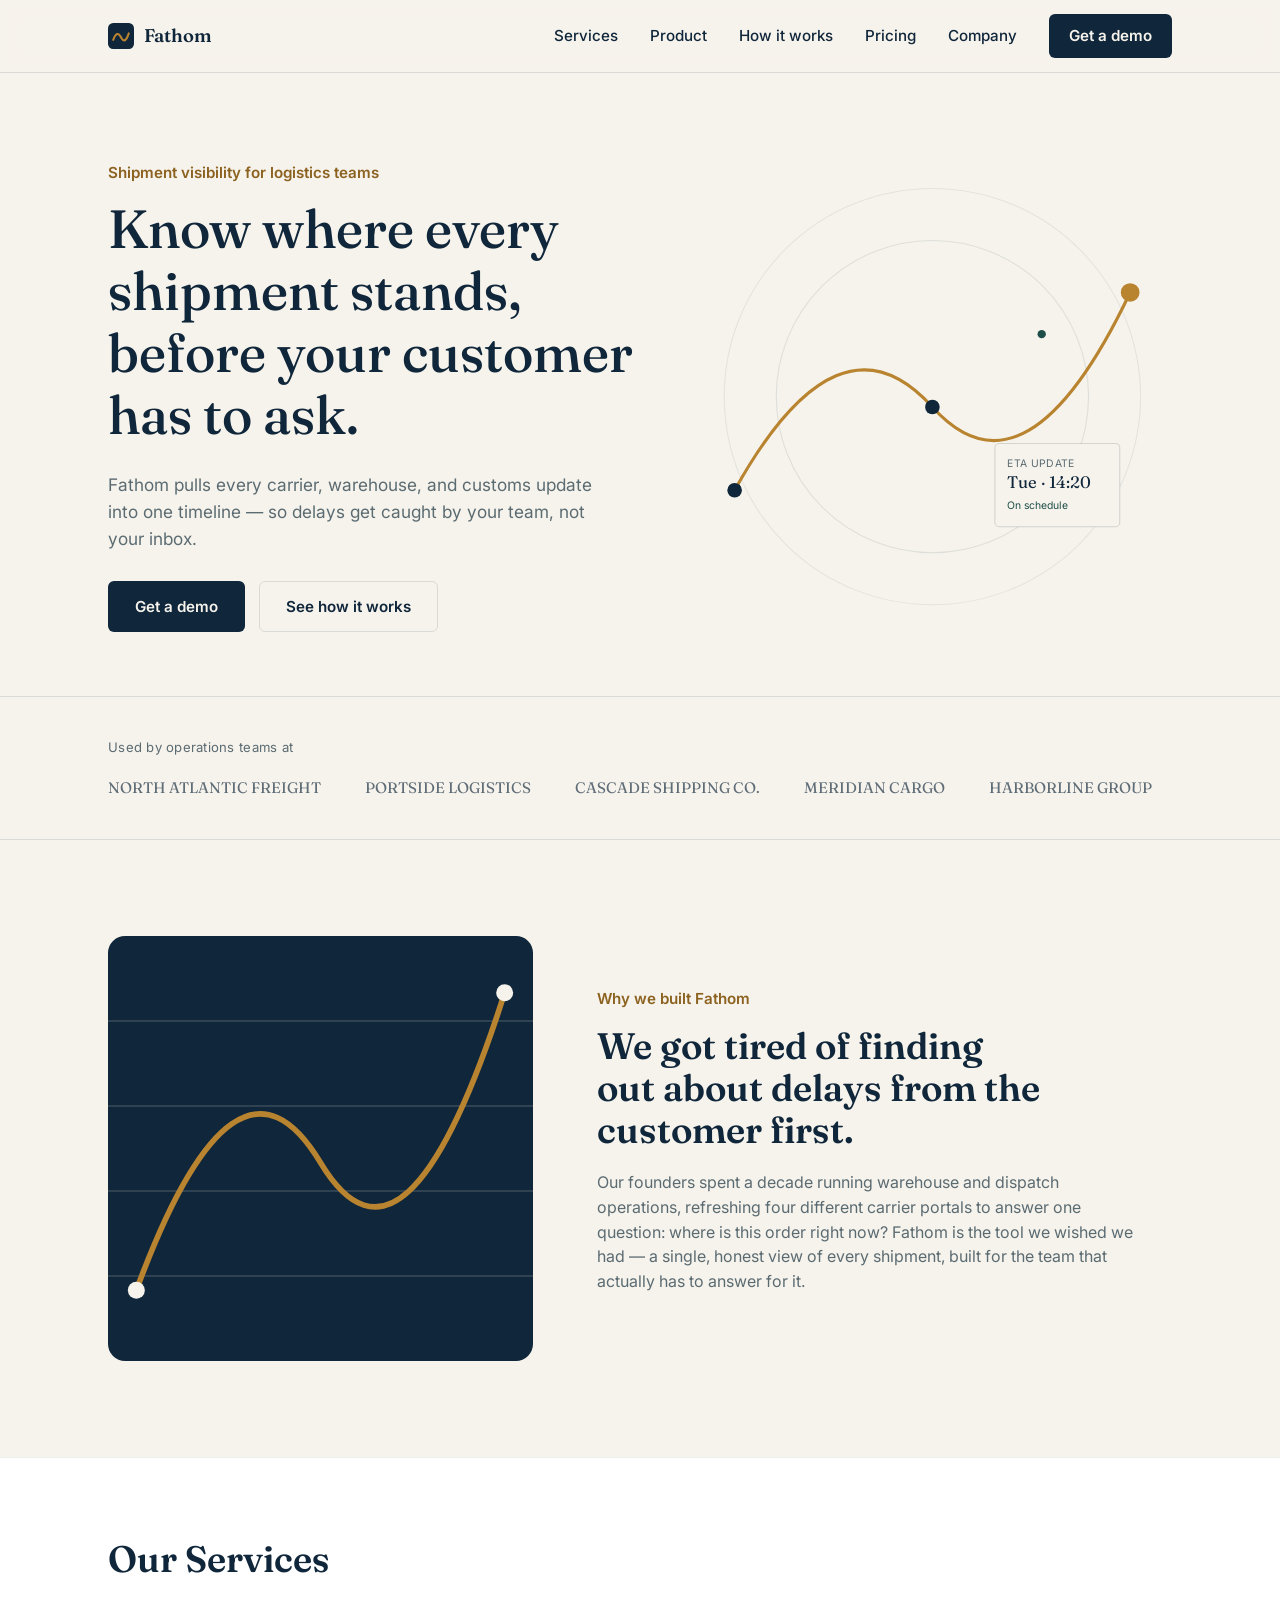
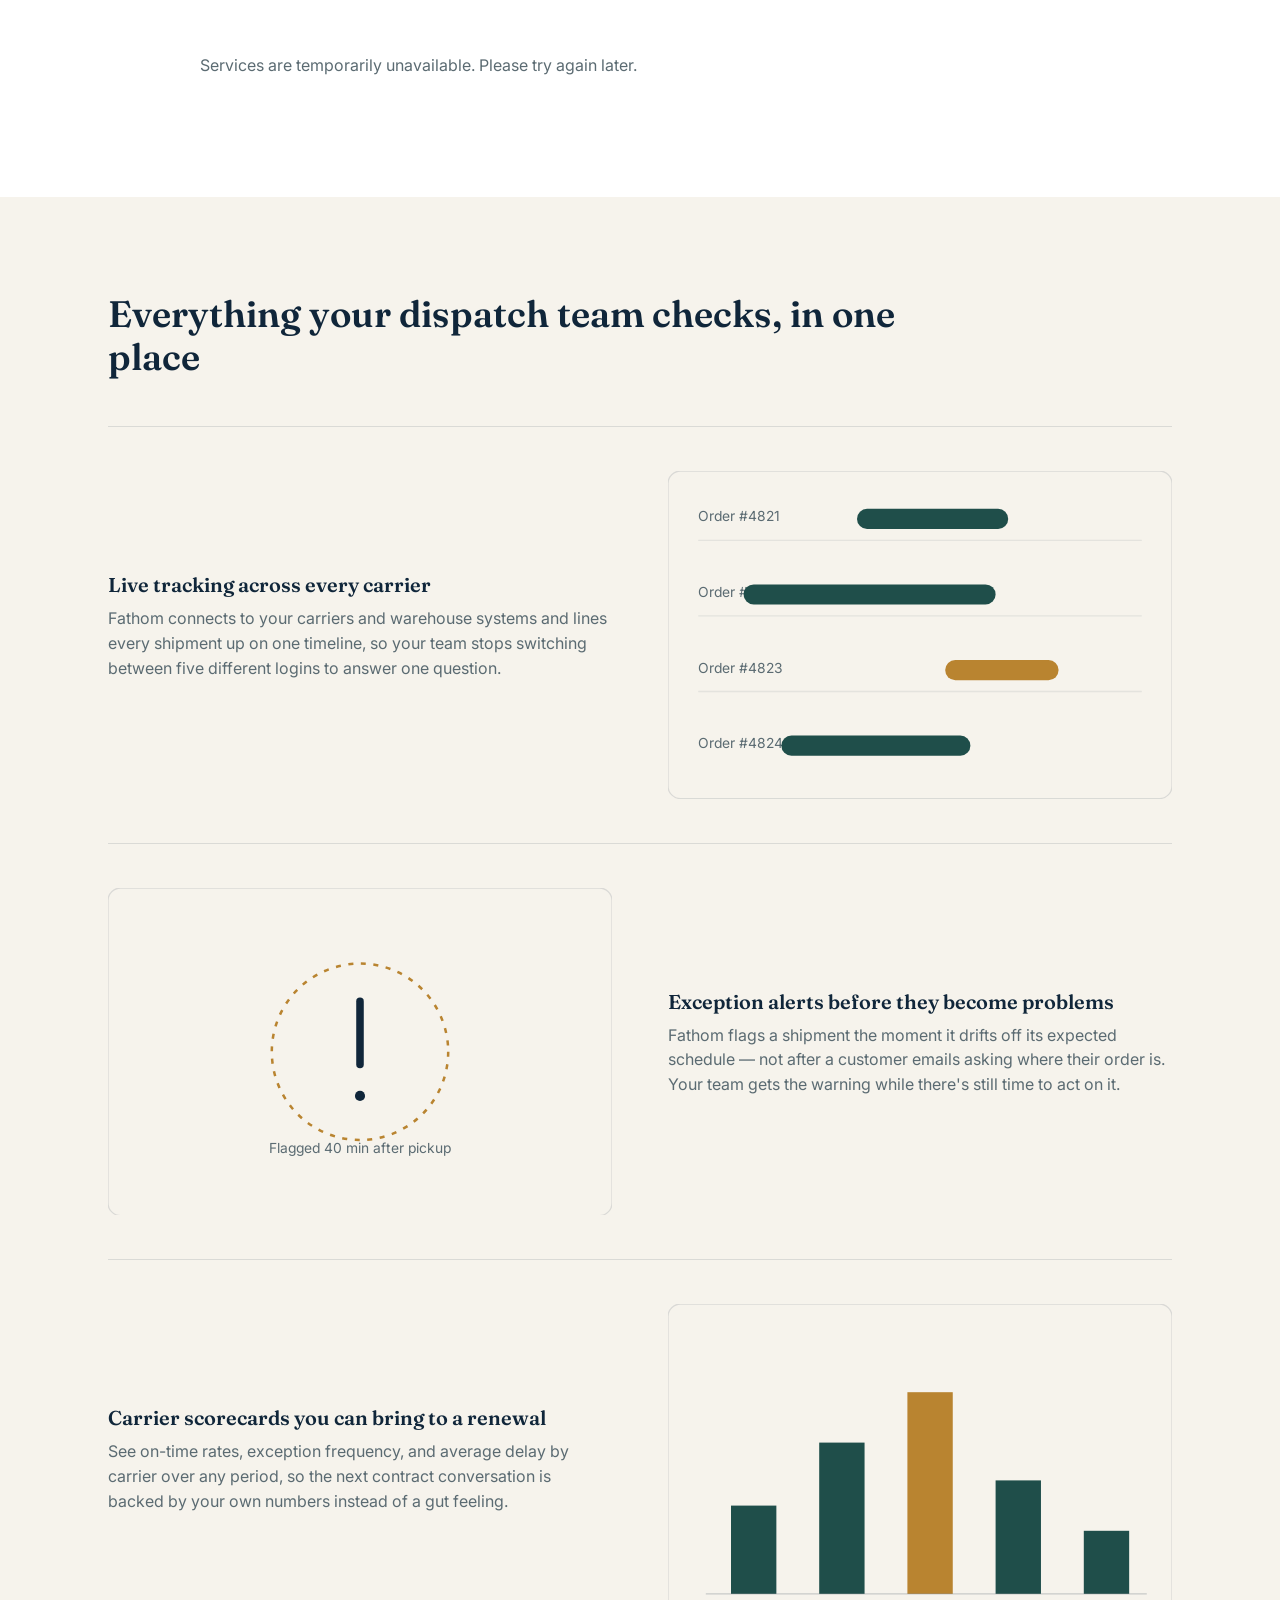
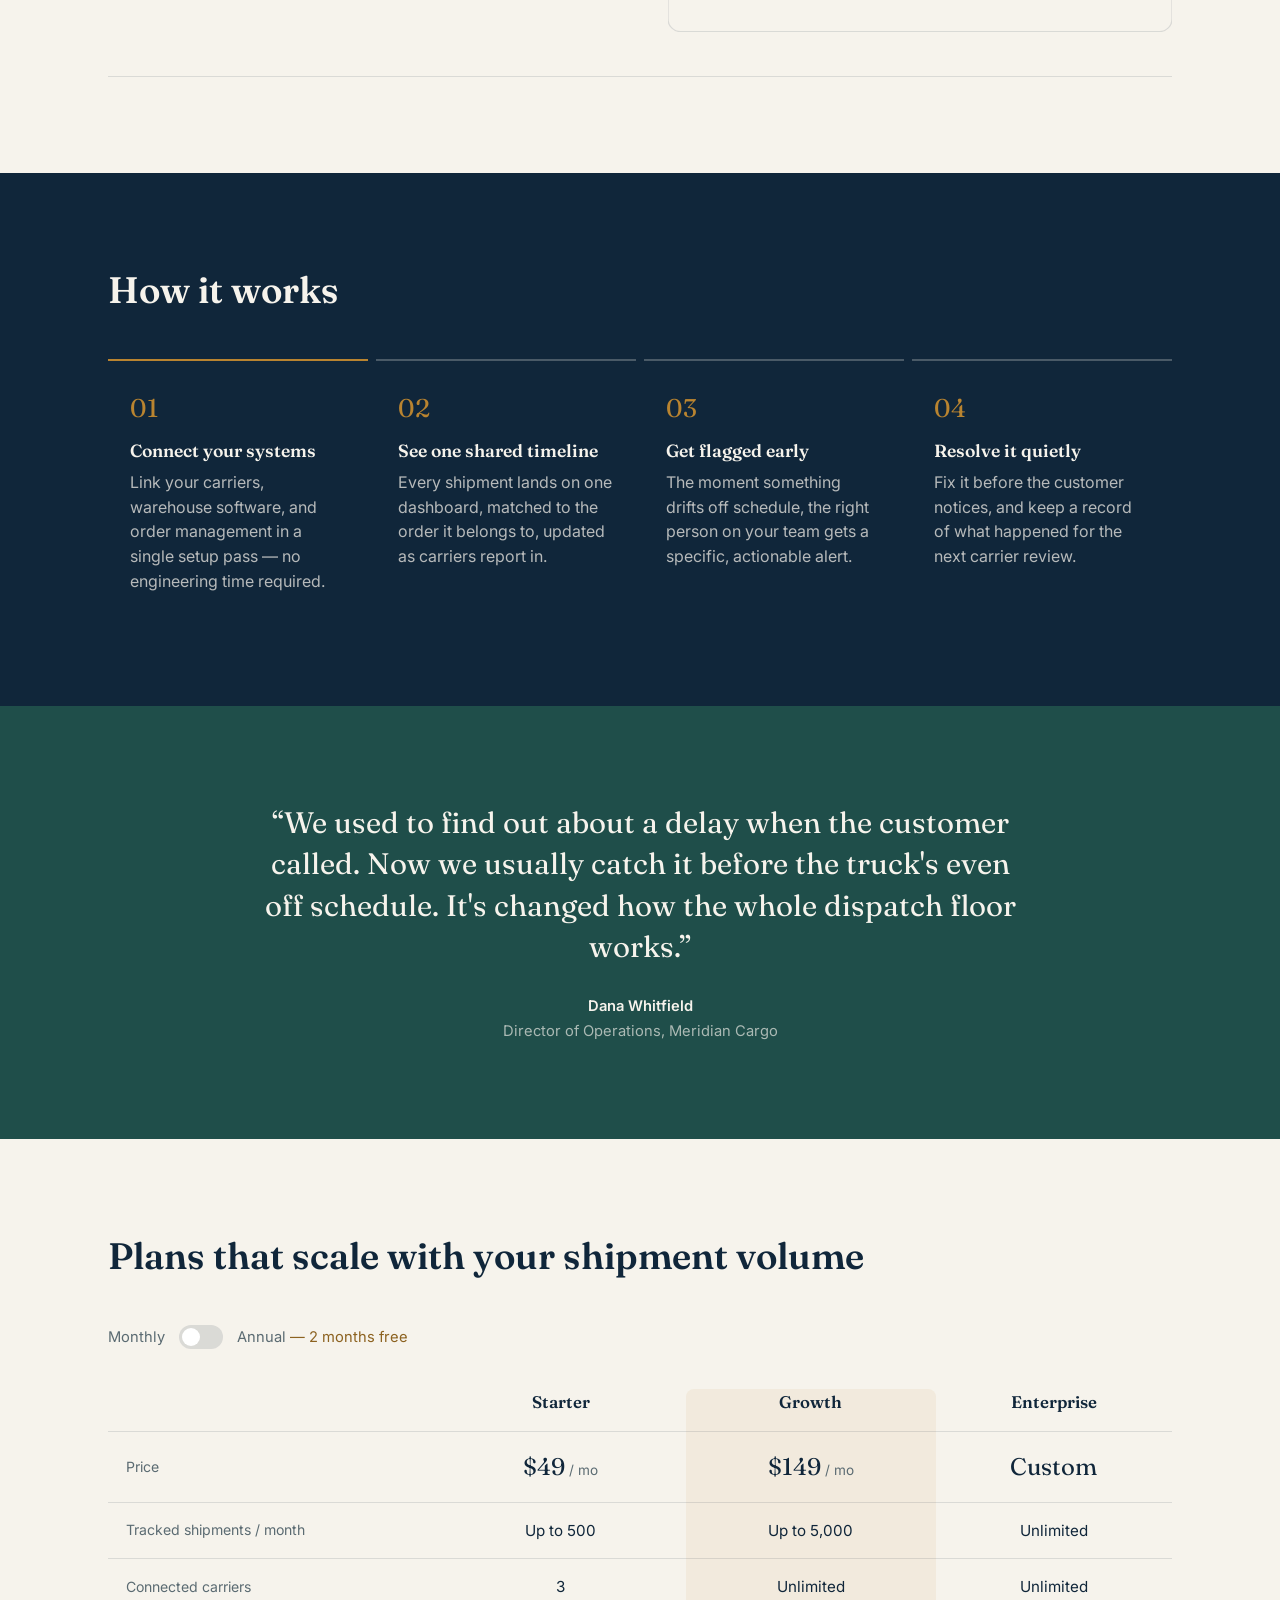
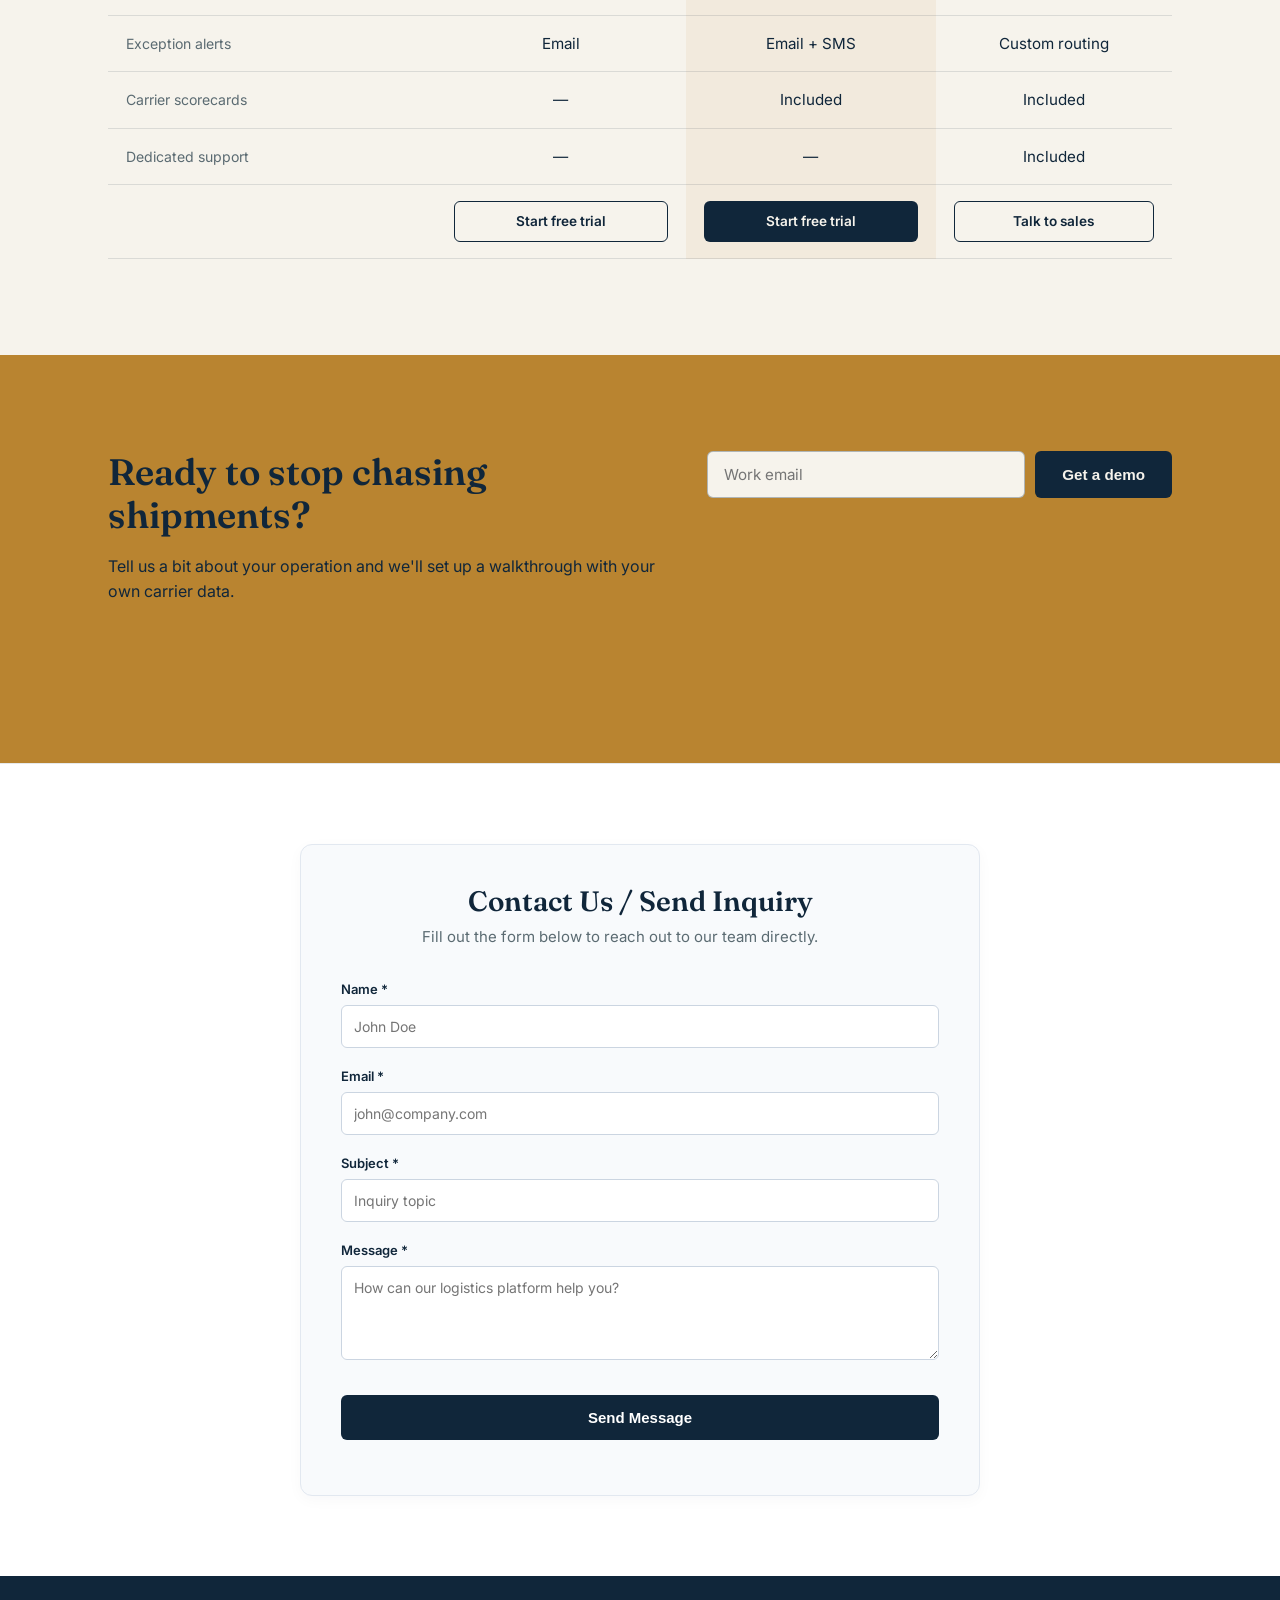
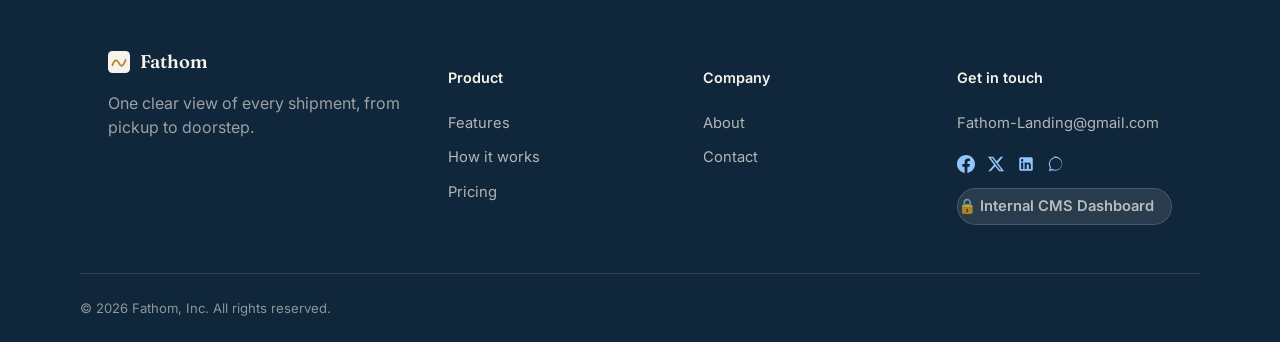
==== commit 129d9ced: "company service management" ====
--- a/index.html
+++ b/index.html
@@ -31,6 +31,57 @@
 
     <style>
       /* FATHOM BRANDING & CUSTOM EXTENSIONS */
+      /* SERVICES (loaded from the backend) */
+      .services-section {
+        background: #ffffff;
+        padding: 80px 0;
+        border-top: 1px solid rgba(16, 38, 58, 0.08);
+      }
+      .services-grid {
+        display: grid;
+        grid-template-columns: repeat(auto-fill, minmax(260px, 1fr));
+        gap: 24px;
+        margin-top: 40px;
+      }
+      .service-card {
+        background: #f6f3ec;
+        border: 1px solid rgba(16, 38, 58, 0.1);
+        border-radius: 12px;
+        padding: 28px;
+        transition: transform 0.2s ease, box-shadow 0.2s ease;
+      }
+      .service-card:hover {
+        transform: translateY(-3px);
+        box-shadow: 0 10px 24px rgba(16, 38, 58, 0.08);
+      }
+      .service-tag {
+        display: inline-block;
+        font-size: 12px;
+        font-weight: 600;
+        letter-spacing: 0.4px;
+        text-transform: uppercase;
+        color: #b98430;
+        margin-bottom: 10px;
+      }
+      .service-card h3 {
+        color: #10263a;
+        font-size: 20px;
+        margin: 0 0 10px;
+        font-family: "Fraunces", serif;
+      }
+      .service-card p {
+        color: #5b6b72;
+        font-size: 15px;
+        line-height: 1.6;
+        margin: 0;
+      }
+      .services-message {
+        grid-column: 1 / -1;
+        text-align: center;
+        color: #5b6b72;
+        padding: 24px 0;
+      }
+
       .contact-section-wrapper {
         background: #ffffff;
         border-top: 1px solid rgba(16, 38, 58, 0.1);
@@ -147,6 +198,7 @@
         </a>
 
         <nav class="main-nav" id="mainNav">
+          <a href="#services">Services</a>
           <a href="#features">Product</a>
           <a href="#how">How it works</a>
           <a href="#pricing">Pricing</a>
@@ -314,6 +366,17 @@
               wished we had — a single, honest view of every shipment, built for
               the team that actually has to answer for it.
             </p>
+          </div>
+        </div>
+      </section>
+
+      <!-- ================= SERVICES ================= -->
+      <section class="services-section" id="services">
+        <div class="wrap">
+          <h2 class="section-title">Our Services</h2>
+          <!-- الكروت بتتعمل من الـ Backend عن طريق js/script.js (loadServices) -->
+          <div class="services-grid" id="servicesGrid" aria-live="polite">
+            <p class="services-message">Loading services...</p>
           </div>
         </div>
       </section>
